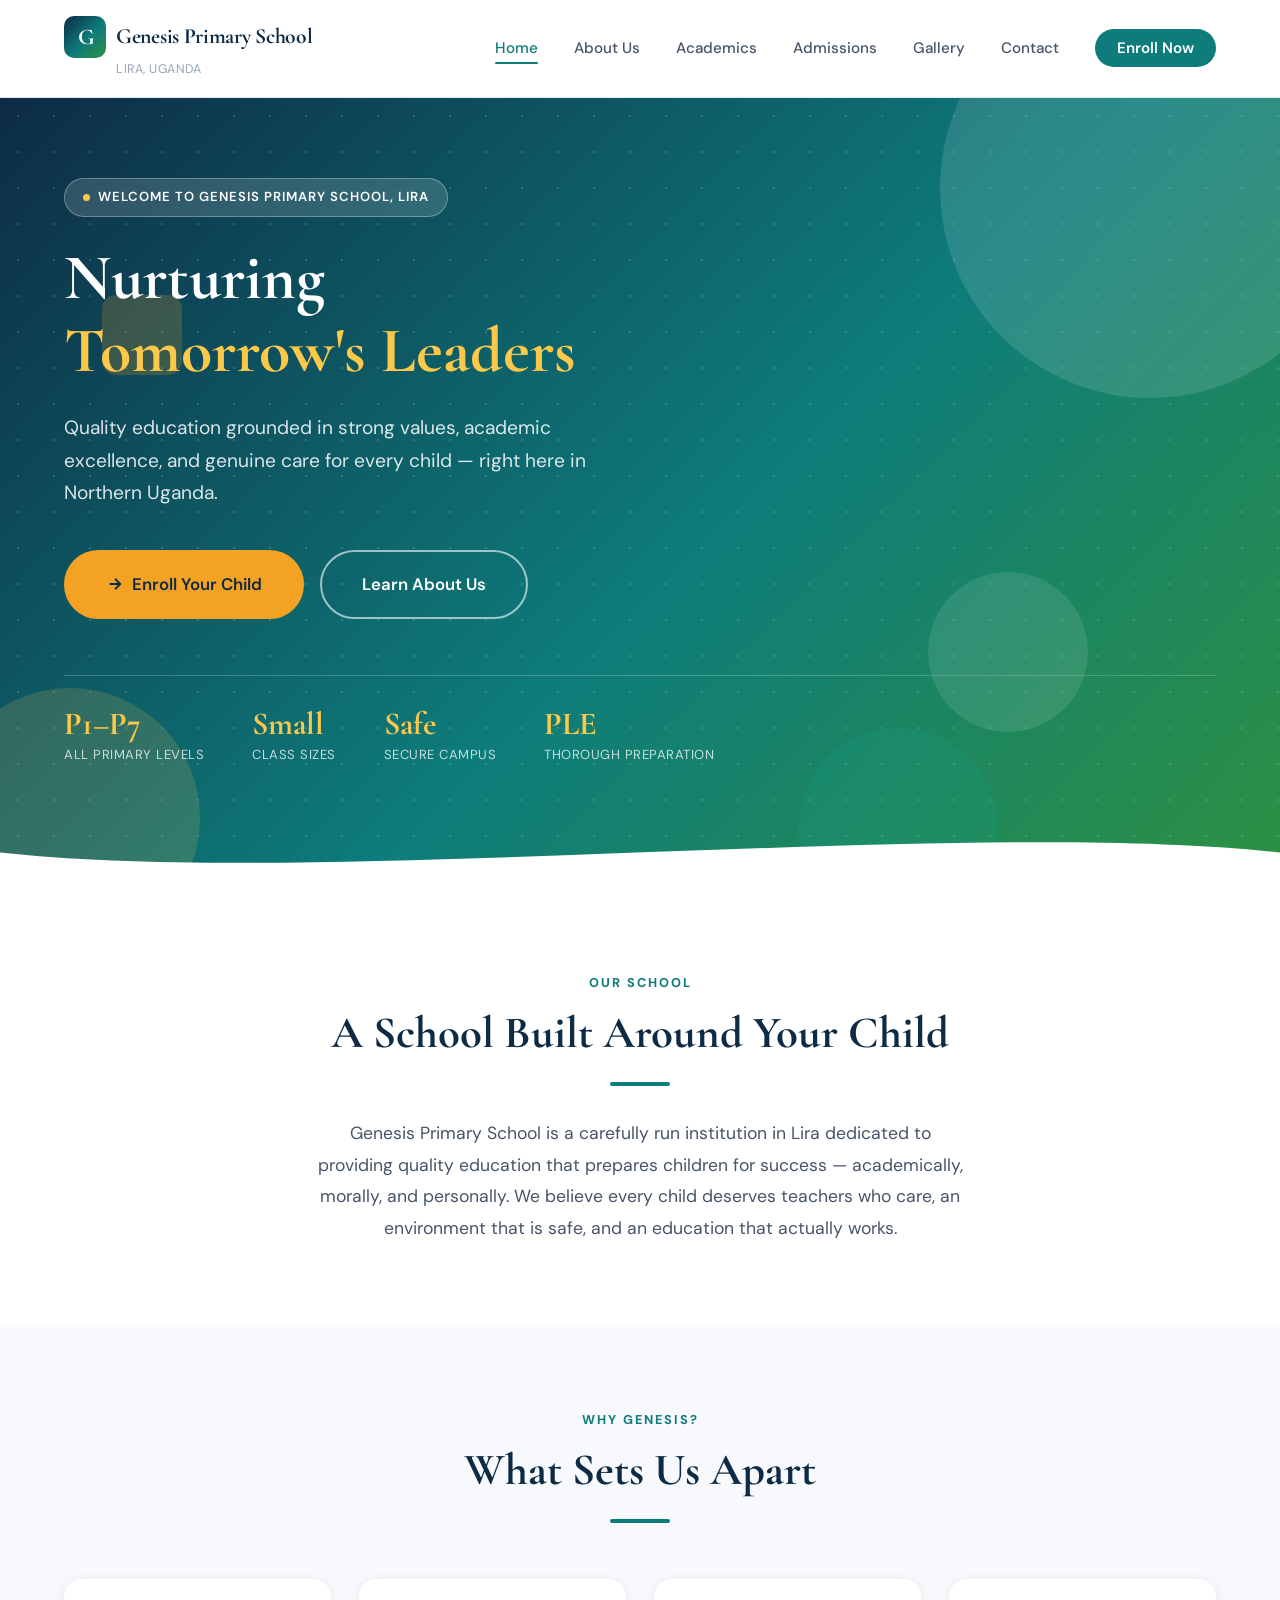
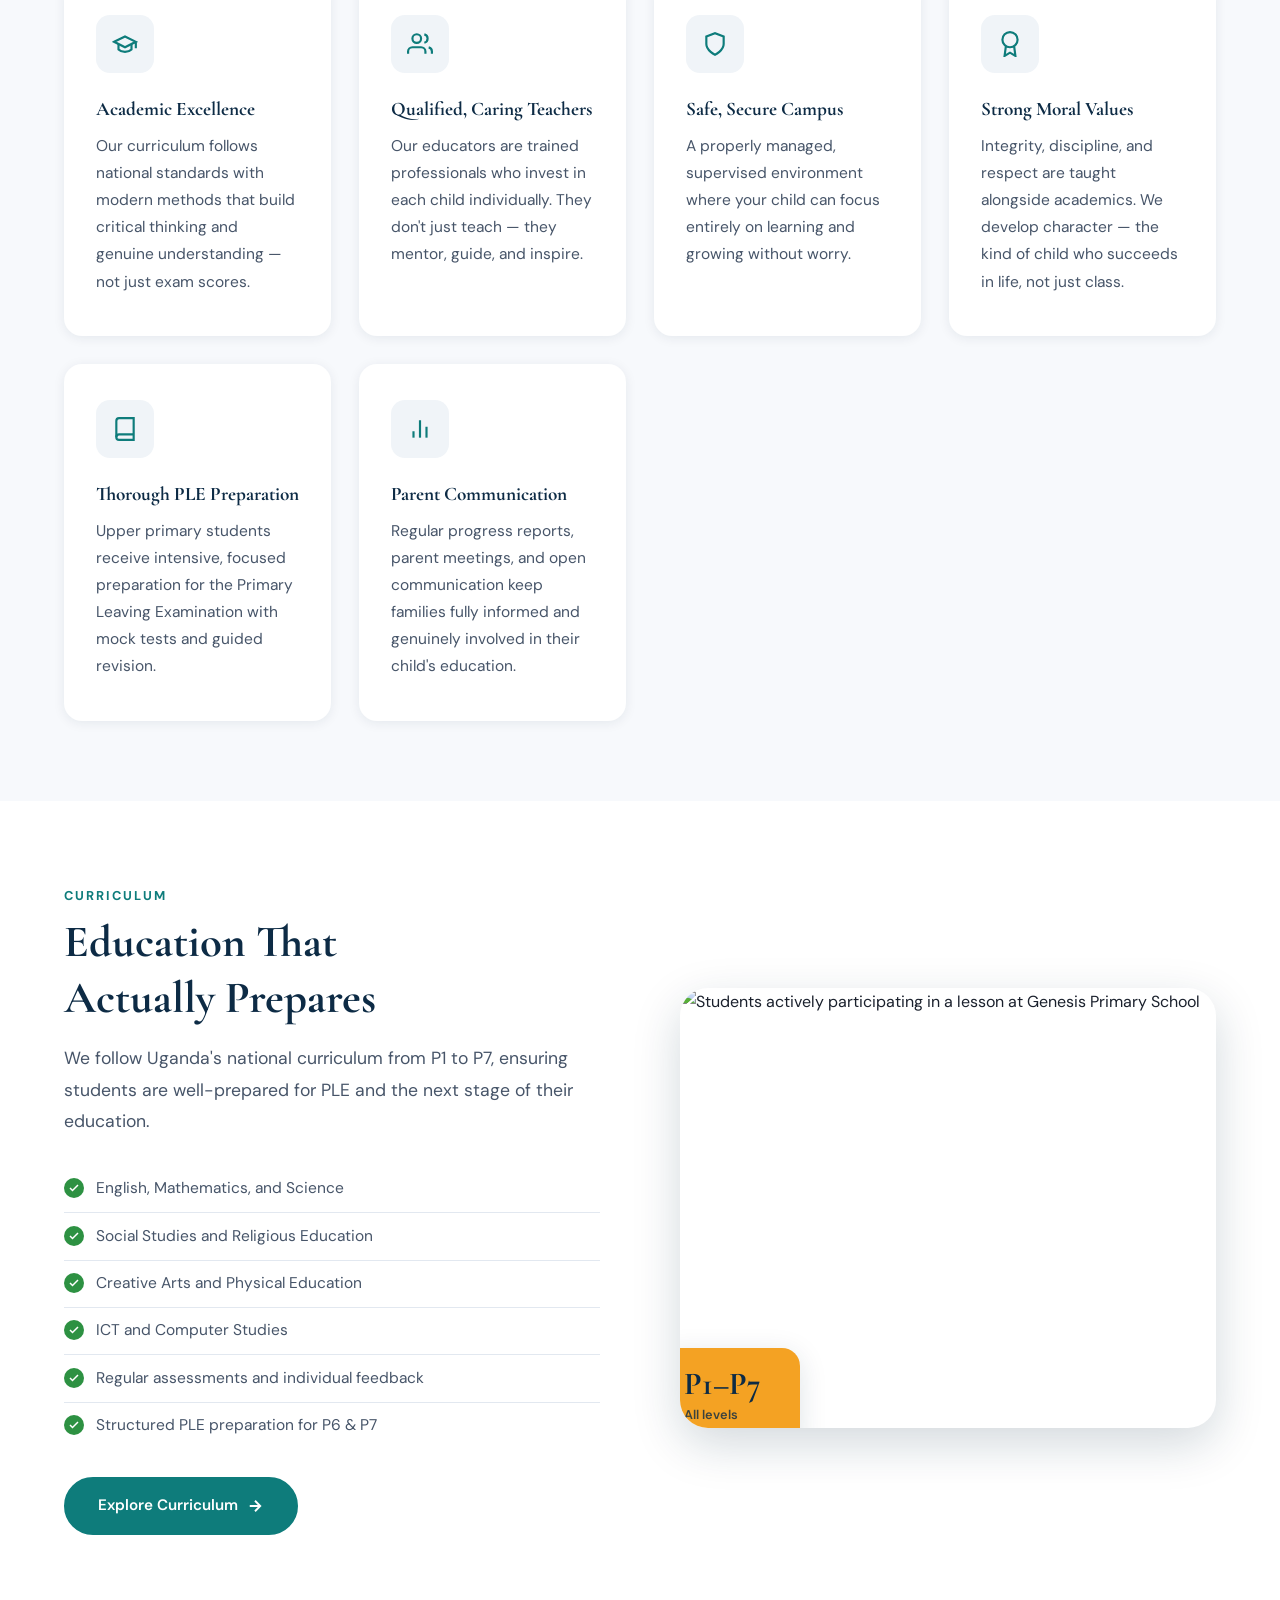
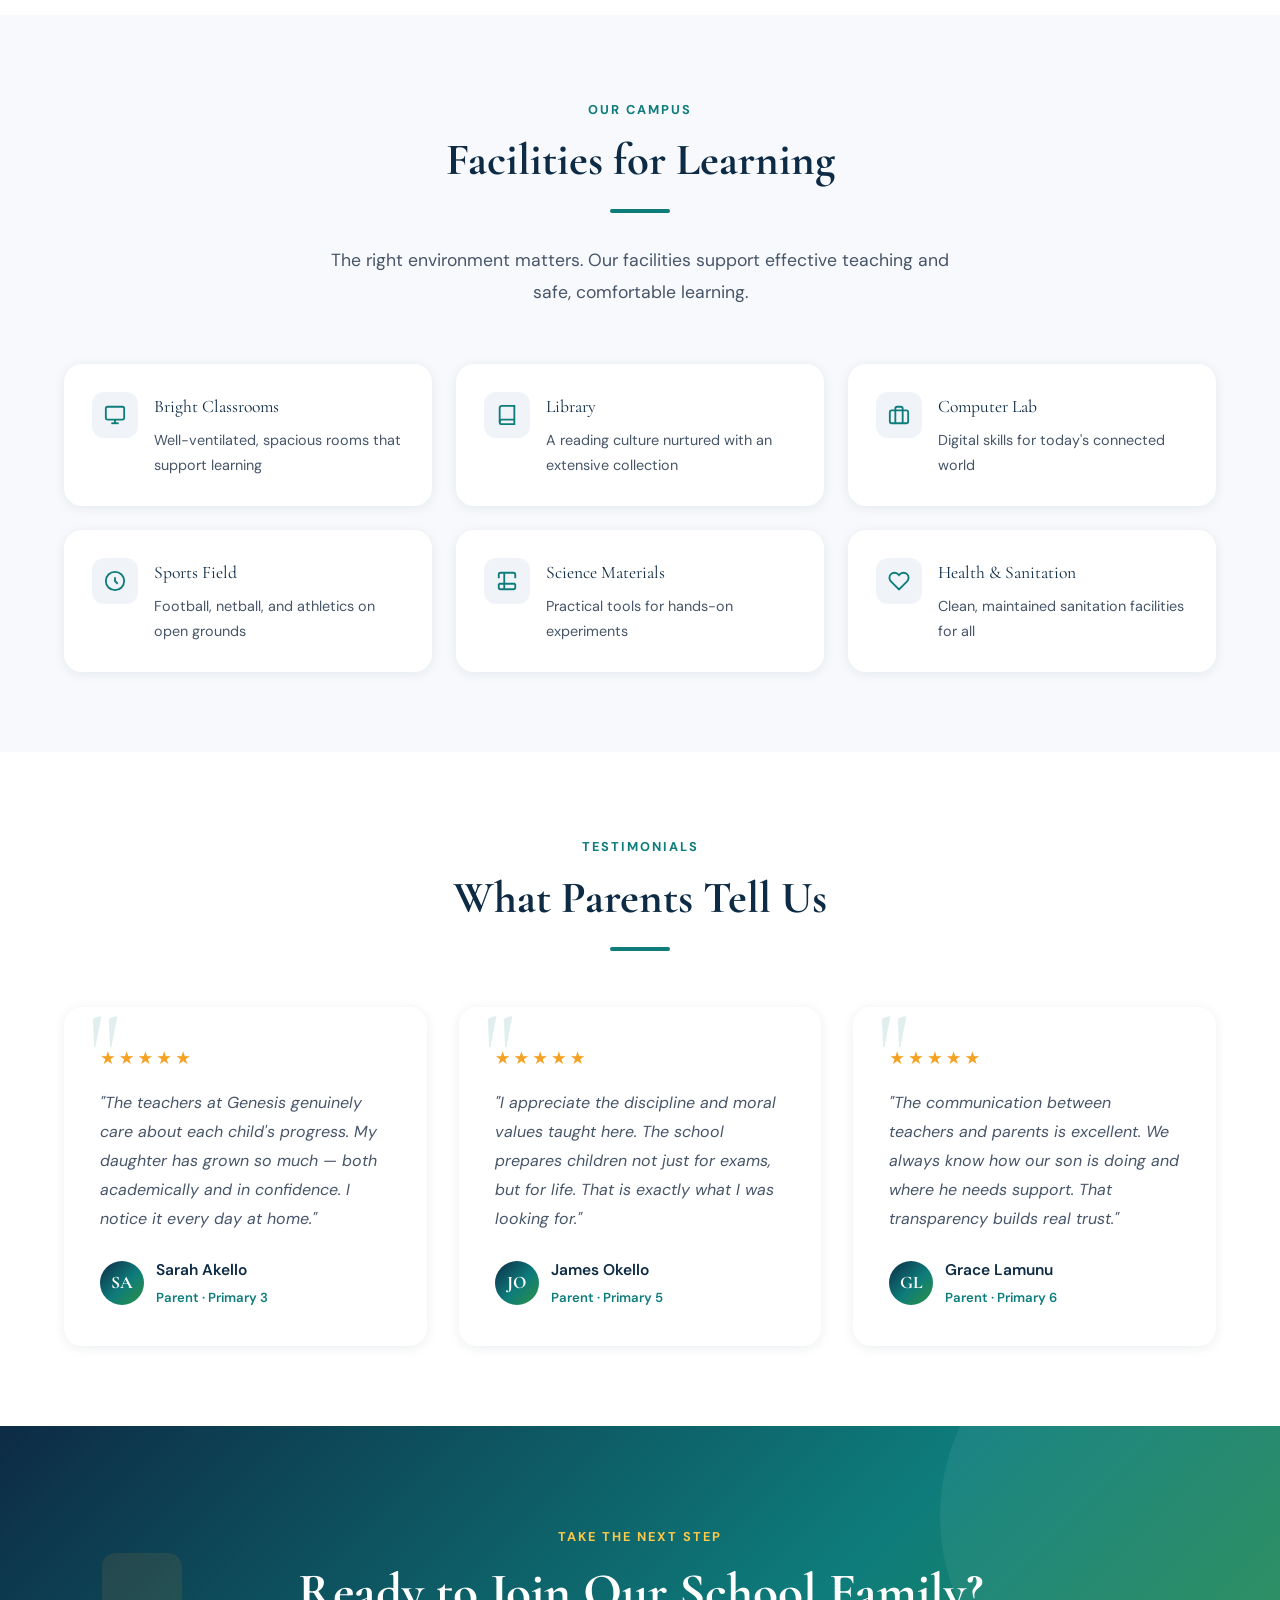
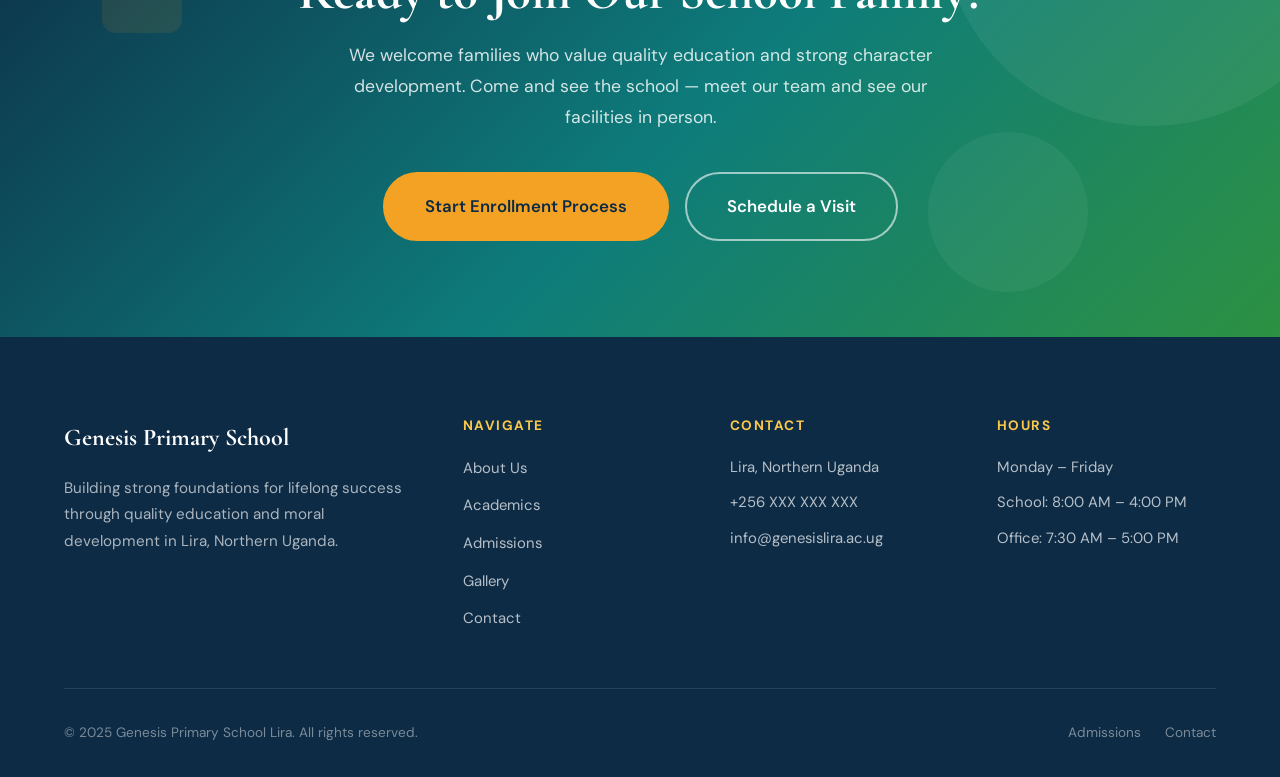
==== index.html @ eee66b1c "Genesis Website" ====
<!DOCTYPE html>
<html lang="en">
<head>
  <meta charset="UTF-8">
  <meta name="viewport" content="width=device-width, initial-scale=1.0">
  <meta name="description" content="Genesis Primary School Lira — Quality education with strong values in Northern Uganda. P1–P7, PLE preparation, safe environment.">
  <title>Genesis Primary School Lira | Nurturing Tomorrow's Leaders</title>
  <link rel="preconnect" href="https://fonts.googleapis.com">
  <link rel="preconnect" href="https://fonts.gstatic.com" crossorigin>
  <link href="https://fonts.googleapis.com/css2?family=Cormorant+Garamond:wght@500;600;700&family=DM+Sans:wght@300;400;500;600;700&display=swap" rel="stylesheet">
  <link rel="stylesheet" href="css/style.css">
</head>
<body>

<!-- ═══════════════════════════════════
     NAVBAR
═══════════════════════════════════ -->
<nav class="navbar" id="navbar">
  <div class="container">
    <div class="nav-wrapper">
      <a href="index.html" class="logo">
        <div class="logo-mark">
          <div class="logo-emblem"><span>G</span></div>
          <span class="logo-text">Genesis Primary School</span>
        </div>
        <span class="logo-location">Lira, Uganda</span>
      </a>
      <button class="nav-toggle" id="navToggle" aria-expanded="false" aria-label="Open navigation">
        <span></span><span></span><span></span>
      </button>
      <ul class="nav-menu" id="navMenu">
        <li><a href="index.html" class="active">Home</a></li>
        <li><a href="about.html">About Us</a></li>
        <li><a href="academics.html">Academics</a></li>
        <li><a href="admissions.html">Admissions</a></li>
        <li><a href="gallery.html">Gallery</a></li>
        <li><a href="contact.html">Contact</a></li>
        <li><a href="admissions.html" class="nav-cta">Enroll Now</a></li>
      </ul>
    </div>
  </div>
</nav>

<!-- ═══════════════════════════════════
     HERO — HOME (Navy → Teal → Green)
═══════════════════════════════════ -->
<section class="hero hero--home">
  <!-- Animated shapes -->
  <div class="hero-shapes">
    <div class="shape shape-1"></div>
    <div class="shape shape-2"></div>
    <div class="shape shape-3"></div>
    <div class="shape shape-4"></div>
    <div class="shape shape-5"></div>
  </div>
  <!-- Dot-grid overlay -->
  <div class="hero-grid"></div>

  <div class="hero-body">
    <div class="container">
      <div class="hero-badge">
        <span class="hero-badge-dot"></span>
        Welcome to Genesis Primary School, Lira
      </div>
      <h1 class="hero-title">
        Nurturing<br>
        <span class="accent-line">Tomorrow's Leaders</span>
      </h1>
      <p class="hero-subtitle">
        Quality education grounded in strong values, academic excellence,
        and genuine care for every child — right here in Northern Uganda.
      </p>
      <div class="hero-actions">
        <a href="admissions.html" class="btn btn-primary btn-lg">
          <svg viewBox="0 0 24 24" fill="none" stroke="currentColor" stroke-width="2.5"><path d="M5 12h14M12 5l7 7-7 7"/></svg>
          Enroll Your Child
        </a>
        <a href="about.html" class="btn btn-outline-white btn-lg">Learn About Us</a>
      </div>

      <!-- Stats bar -->
      <div class="hero-stats">
        <div class="hero-stat">
          <strong>P1–P7</strong>
          <span>All primary levels</span>
        </div>
        <div class="hero-stat">
          <strong>Small</strong>
          <span>Class sizes</span>
        </div>
        <div class="hero-stat">
          <strong>Safe</strong>
          <span>Secure campus</span>
        </div>
        <div class="hero-stat">
          <strong>PLE</strong>
          <span>Thorough preparation</span>
        </div>
      </div>
    </div>
  </div>

  <!-- Wave divider -->
  <div class="hero-wave">
    <svg viewBox="0 0 1440 80" xmlns="http://www.w3.org/2000/svg" preserveAspectRatio="none">
      <path d="M0,40 C360,80 1080,0 1440,40 L1440,80 L0,80 Z" fill="#ffffff"/>
    </svg>
  </div>
</section>


<!-- ═══════════════════════════════════
     INTRO / WELCOME
═══════════════════════════════════ -->
<section class="section">
  <div class="container">
    <div class="text-center reveal">
      <span class="section-label">Our School</span>
      <h2 class="section-title">A School Built Around Your Child</h2>
      <div class="divider"></div>
      <p class="section-desc section-desc--center mt-md">
        Genesis Primary School is a carefully run institution in Lira dedicated to providing
        quality education that prepares children for success — academically, morally, and personally.
        We believe every child deserves teachers who care, an environment that is safe, and an
        education that actually works.
      </p>
    </div>
  </div>
</section>


<!-- ═══════════════════════════════════
     WHY CHOOSE US — Feature Cards
═══════════════════════════════════ -->
<section class="section section-cream">
  <div class="container">
    <div class="section-head section-head--center reveal">
      <span class="section-label">Why Genesis?</span>
      <h2 class="section-title">What Sets Us Apart</h2>
      <div class="divider"></div>
    </div>

    <div class="features-grid">
      <div class="feature-card reveal reveal-delay-1">
        <div class="feature-icon">
          <svg width="26" height="26" viewBox="0 0 24 24" fill="none" stroke="currentColor" stroke-width="2"><path d="M22 10v6M2 10l10-5 10 5-10 5z"/><path d="M6 12v5c3 3 9 3 12 0v-5"/></svg>
        </div>
        <h3 class="feature-title">Academic Excellence</h3>
        <p class="feature-text">Our curriculum follows national standards with modern methods that build critical thinking and genuine understanding — not just exam scores.</p>
      </div>

      <div class="feature-card reveal reveal-delay-2">
        <div class="feature-icon">
          <svg width="26" height="26" viewBox="0 0 24 24" fill="none" stroke="currentColor" stroke-width="2"><path d="M17 21v-2a4 4 0 0 0-4-4H5a4 4 0 0 0-4 4v2"/><circle cx="9" cy="7" r="4"/><path d="M23 21v-2a4 4 0 0 0-3-3.87"/><path d="M16 3.13a4 4 0 0 1 0 7.75"/></svg>
        </div>
        <h3 class="feature-title">Qualified, Caring Teachers</h3>
        <p class="feature-text">Our educators are trained professionals who invest in each child individually. They don't just teach — they mentor, guide, and inspire.</p>
      </div>

      <div class="feature-card reveal reveal-delay-3">
        <div class="feature-icon">
          <svg width="26" height="26" viewBox="0 0 24 24" fill="none" stroke="currentColor" stroke-width="2"><path d="M12 22s8-4 8-10V5l-8-3-8 3v7c0 6 8 10 8 10z"/></svg>
        </div>
        <h3 class="feature-title">Safe, Secure Campus</h3>
        <p class="feature-text">A properly managed, supervised environment where your child can focus entirely on learning and growing without worry.</p>
      </div>

      <div class="feature-card reveal reveal-delay-1">
        <div class="feature-icon">
          <svg width="26" height="26" viewBox="0 0 24 24" fill="none" stroke="currentColor" stroke-width="2"><circle cx="12" cy="8" r="7"/><polyline points="8.21 13.89 7 23 12 20 17 23 15.79 13.88"/></svg>
        </div>
        <h3 class="feature-title">Strong Moral Values</h3>
        <p class="feature-text">Integrity, discipline, and respect are taught alongside academics. We develop character — the kind of child who succeeds in life, not just class.</p>
      </div>

      <div class="feature-card reveal reveal-delay-2">
        <div class="feature-icon">
          <svg width="26" height="26" viewBox="0 0 24 24" fill="none" stroke="currentColor" stroke-width="2"><path d="M4 19.5A2.5 2.5 0 0 1 6.5 17H20"/><path d="M6.5 2H20v20H6.5A2.5 2.5 0 0 1 4 19.5v-15A2.5 2.5 0 0 1 6.5 2z"/></svg>
        </div>
        <h3 class="feature-title">Thorough PLE Preparation</h3>
        <p class="feature-text">Upper primary students receive intensive, focused preparation for the Primary Leaving Examination with mock tests and guided revision.</p>
      </div>

      <div class="feature-card reveal reveal-delay-3">
        <div class="feature-icon">
          <svg width="26" height="26" viewBox="0 0 24 24" fill="none" stroke="currentColor" stroke-width="2"><path d="M18 20V10"/><path d="M12 20V4"/><path d="M6 20v-6"/></svg>
        </div>
        <h3 class="feature-title">Parent Communication</h3>
        <p class="feature-text">Regular progress reports, parent meetings, and open communication keep families fully informed and genuinely involved in their child's education.</p>
      </div>
    </div>
  </div>
</section>


<!-- ═══════════════════════════════════
     ACADEMICS SPLIT
═══════════════════════════════════ -->
<section class="section">
  <div class="container">
    <div class="split-section">
      <div class="split-content reveal">
        <span class="section-label">Curriculum</span>
        <h2 class="section-title">Education That<br>Actually Prepares</h2>
        <p class="text-large">We follow Uganda's national curriculum from P1 to P7, ensuring students are well-prepared for PLE and the next stage of their education.</p>
        <ul class="check-list">
          <li>English, Mathematics, and Science</li>
          <li>Social Studies and Religious Education</li>
          <li>Creative Arts and Physical Education</li>
          <li>ICT and Computer Studies</li>
          <li>Regular assessments and individual feedback</li>
          <li>Structured PLE preparation for P6 &amp; P7</li>
        </ul>
        <a href="academics.html" class="btn btn-teal">
          Explore Curriculum
          <svg viewBox="0 0 24 24" fill="none" stroke="currentColor" stroke-width="2.5"><path d="M5 12h14M12 5l7 7-7 7"/></svg>
        </a>
      </div>
      <div class="split-media reveal reveal-delay-2">
        <div class="media-frame">
          <img src="images/classroom.jpg" alt="Students actively participating in a lesson at Genesis Primary School">
          <div class="media-badge">
            <strong>P1–P7</strong>
            <span>All levels</span>
          </div>
        </div>
      </div>
    </div>
  </div>
</section>


<!-- ═══════════════════════════════════
     FACILITIES
═══════════════════════════════════ -->
<section class="section section-cream">
  <div class="container">
    <div class="section-head section-head--center reveal">
      <span class="section-label">Our Campus</span>
      <h2 class="section-title">Facilities for Learning</h2>
      <div class="divider"></div>
      <p class="section-desc section-desc--center mt-md">
        The right environment matters. Our facilities support effective teaching and safe, comfortable learning.
      </p>
    </div>

    <div class="facilities-grid reveal">
      <div class="facility-card">
        <div class="facility-icon">
          <svg width="22" height="22" viewBox="0 0 24 24" fill="none" stroke="currentColor" stroke-width="2"><rect x="2" y="3" width="20" height="14" rx="2"/><line x1="8" y1="21" x2="16" y2="21"/><line x1="12" y1="17" x2="12" y2="21"/></svg>
        </div>
        <div>
          <p class="facility-name">Bright Classrooms</p>
          <p class="facility-desc">Well-ventilated, spacious rooms that support learning</p>
        </div>
      </div>
      <div class="facility-card">
        <div class="facility-icon">
          <svg width="22" height="22" viewBox="0 0 24 24" fill="none" stroke="currentColor" stroke-width="2"><path d="M4 19.5A2.5 2.5 0 0 1 6.5 17H20"/><path d="M6.5 2H20v20H6.5A2.5 2.5 0 0 1 4 19.5v-15A2.5 2.5 0 0 1 6.5 2z"/></svg>
        </div>
        <div>
          <p class="facility-name">Library</p>
          <p class="facility-desc">A reading culture nurtured with an extensive collection</p>
        </div>
      </div>
      <div class="facility-card">
        <div class="facility-icon">
          <svg width="22" height="22" viewBox="0 0 24 24" fill="none" stroke="currentColor" stroke-width="2"><rect x="2" y="7" width="20" height="14" rx="2"/><path d="M16 21V5a2 2 0 0 0-2-2h-4a2 2 0 0 0-2 2v16"/></svg>
        </div>
        <div>
          <p class="facility-name">Computer Lab</p>
          <p class="facility-desc">Digital skills for today's connected world</p>
        </div>
      </div>
      <div class="facility-card">
        <div class="facility-icon">
          <svg width="22" height="22" viewBox="0 0 24 24" fill="none" stroke="currentColor" stroke-width="2"><circle cx="12" cy="12" r="10"/><path d="M12 8v4l3 3"/></svg>
        </div>
        <div>
          <p class="facility-name">Sports Field</p>
          <p class="facility-desc">Football, netball, and athletics on open grounds</p>
        </div>
      </div>
      <div class="facility-card">
        <div class="facility-icon">
          <svg width="22" height="22" viewBox="0 0 24 24" fill="none" stroke="currentColor" stroke-width="2"><path d="M9 3H5a2 2 0 0 0-2 2v4m6-6h10a2 2 0 0 1 2 2v4M9 3v18m0 0h10a2 2 0 0 0 2-2v-4M9 21H5a2 2 0 0 1-2-2v-4m0 0h18"/></svg>
        </div>
        <div>
          <p class="facility-name">Science Materials</p>
          <p class="facility-desc">Practical tools for hands-on experiments</p>
        </div>
      </div>
      <div class="facility-card">
        <div class="facility-icon">
          <svg width="22" height="22" viewBox="0 0 24 24" fill="none" stroke="currentColor" stroke-width="2"><path d="M20.84 4.61a5.5 5.5 0 0 0-7.78 0L12 5.67l-1.06-1.06a5.5 5.5 0 0 0-7.78 7.78l1.06 1.06L12 21.23l7.78-7.78 1.06-1.06a5.5 5.5 0 0 0 0-7.78z"/></svg>
        </div>
        <div>
          <p class="facility-name">Health &amp; Sanitation</p>
          <p class="facility-desc">Clean, maintained sanitation facilities for all</p>
        </div>
      </div>
    </div>
  </div>
</section>


<!-- ═══════════════════════════════════
     TESTIMONIALS
═══════════════════════════════════ -->
<section class="section">
  <div class="container">
    <div class="section-head section-head--center reveal">
      <span class="section-label">Testimonials</span>
      <h2 class="section-title">What Parents Tell Us</h2>
      <div class="divider"></div>
    </div>

    <div class="testimonials-grid">
      <div class="testimonial-card reveal reveal-delay-1">
        <div class="stars">
          <span>★</span><span>★</span><span>★</span><span>★</span><span>★</span>
        </div>
        <p class="testimonial-text">
          "The teachers at Genesis genuinely care about each child's progress. My daughter has grown
          so much — both academically and in confidence. I notice it every day at home."
        </p>
        <div class="testimonial-author">
          <div class="author-avatar">SA</div>
          <div>
            <p class="author-name">Sarah Akello</p>
            <p class="author-role">Parent · Primary 3</p>
          </div>
        </div>
      </div>

      <div class="testimonial-card reveal reveal-delay-2">
        <div class="stars">
          <span>★</span><span>★</span><span>★</span><span>★</span><span>★</span>
        </div>
        <p class="testimonial-text">
          "I appreciate the discipline and moral values taught here. The school prepares children
          not just for exams, but for life. That is exactly what I was looking for."
        </p>
        <div class="testimonial-author">
          <div class="author-avatar">JO</div>
          <div>
            <p class="author-name">James Okello</p>
            <p class="author-role">Parent · Primary 5</p>
          </div>
        </div>
      </div>

      <div class="testimonial-card reveal reveal-delay-3">
        <div class="stars">
          <span>★</span><span>★</span><span>★</span><span>★</span><span>★</span>
        </div>
        <p class="testimonial-text">
          "The communication between teachers and parents is excellent. We always know how our
          son is doing and where he needs support. That transparency builds real trust."
        </p>
        <div class="testimonial-author">
          <div class="author-avatar">GL</div>
          <div>
            <p class="author-name">Grace Lamunu</p>
            <p class="author-role">Parent · Primary 6</p>
          </div>
        </div>
      </div>
    </div>
  </div>
</section>


<!-- ═══════════════════════════════════
     CTA
═══════════════════════════════════ -->
<section class="cta-section">
  <div class="hero-shapes">
    <div class="shape shape-1"></div>
    <div class="shape shape-3"></div>
    <div class="shape shape-4"></div>
  </div>
  <div class="container">
    <div class="cta-inner reveal">
      <span class="section-label section-label--light">Take the Next Step</span>
      <h2 class="cta-title">Ready to Join Our School Family?</h2>
      <p class="cta-desc">
        We welcome families who value quality education and strong character development.
        Come and see the school — meet our team and see our facilities in person.
      </p>
      <div class="cta-buttons">
        <a href="admissions.html" class="btn btn-primary btn-lg">Start Enrollment Process</a>
        <a href="contact.html" class="btn btn-outline-white btn-lg">Schedule a Visit</a>
      </div>
    </div>
  </div>
</section>


<!-- ═══════════════════════════════════
     FOOTER
═══════════════════════════════════ -->
<footer class="footer">
  <div class="container">
    <div class="footer-top">
      <div class="footer-brand">
        <span class="footer-logo-text">Genesis Primary School</span>
        <p>
          Building strong foundations for lifelong success through quality education
          and moral development in Lira, Northern Uganda.
        </p>
      </div>
      <div>
        <h4 class="footer-heading">Navigate</h4>
        <ul class="footer-links">
          <li><a href="about.html">About Us</a></li>
          <li><a href="academics.html">Academics</a></li>
          <li><a href="admissions.html">Admissions</a></li>
          <li><a href="gallery.html">Gallery</a></li>
          <li><a href="contact.html">Contact</a></li>
        </ul>
      </div>
      <div>
        <h4 class="footer-heading">Contact</h4>
        <ul class="footer-contact-list">
          <li>Lira, Northern Uganda</li>
          <li>+256 XXX XXX XXX</li>
          <li>info@genesislira.ac.ug</li>
        </ul>
      </div>
      <div>
        <h4 class="footer-heading">Hours</h4>
        <ul class="footer-contact-list">
          <li>Monday – Friday</li>
          <li>School: 8:00 AM – 4:00 PM</li>
          <li>Office: 7:30 AM – 5:00 PM</li>
        </ul>
      </div>
    </div>
    <div class="footer-bottom">
      <p>&copy; 2025 Genesis Primary School Lira. All rights reserved.</p>
      <div class="footer-bottom-links">
        <a href="admissions.html">Admissions</a>
        <a href="contact.html">Contact</a>
      </div>
    </div>
  </div>
</footer>

<script src="js/main.js"></script>
</body>
</html>
---- css/style.css ----
/* ============================================================
   GENESIS PRIMARY SCHOOL — FULL STYLES
   Design: Warm-professional, East African soul, modern 2025
   ============================================================ */

/* === ROOT TOKENS === */
:root {
  /* Primary Palette */
  --navy:          #0d2b45;
  --navy-mid:      #1a4060;
  --teal:          #0e7c7b;
  --teal-light:    #12a89e;
  --green:         #2d9142;
  --green-light:   #3ab55a;

  /* Accent / Warmth */
  --gold:          #f4a223;
  --gold-light:    #fbc84a;
  --terracotta:    #c75b38;
  --amber:         #e07b2a;

  /* Hero gradients — each page gets its own */
  --hero-home:     linear-gradient(135deg, #0d2b45 0%, #0e7c7b 55%, #2d9142 100%);
  --hero-about:    linear-gradient(135deg, #1a1a5c 0%, #c75b38 70%, #f4a223 100%);
  --hero-academics:linear-gradient(135deg, #063a2e 0%, #0e7c7b 60%, #2d9142 100%);
  --hero-admissions:linear-gradient(135deg, #2d1654 0%, #0d2b45 55%, #0e7c7b 100%);
  --hero-gallery:  linear-gradient(135deg, #3a1a00 0%, #c75b38 60%, #f4a223 100%);
  --hero-contact:  linear-gradient(135deg, #0d2b45 0%, #1a4060 50%, #0e7c7b 100%);

  /* Neutrals */
  --white:         #ffffff;
  --off-white:     #f7f9fc;
  --gray-100:      #f0f4f8;
  --gray-200:      #e2e8f0;
  --gray-400:      #94a3b8;
  --gray-600:      #475569;
  --gray-900:      #1a202c;

  /* Typography */
  --font-display:  'Cormorant Garamond', Georgia, serif;
  --font-body:     'DM Sans', system-ui, sans-serif;

  /* Spacing */
  --radius:        10px;
  --radius-lg:     18px;
  --radius-xl:     28px;

  /* Shadows */
  --shadow-sm:     0 2px 12px rgba(13,43,69,.08);
  --shadow-md:     0 6px 28px rgba(13,43,69,.13);
  --shadow-lg:     0 16px 48px rgba(13,43,69,.18);

  --transition:    all .35s cubic-bezier(.4,0,.2,1);
}

/* === RESET === */
*, *::before, *::after { box-sizing: border-box; margin: 0; padding: 0; }
html { scroll-behavior: smooth; font-size: 16px; }
body {
  font-family: var(--font-body);
  color: var(--gray-900);
  background: var(--white);
  line-height: 1.75;
  -webkit-font-smoothing: antialiased;
}
a { text-decoration: none; transition: var(--transition); }
img { max-width: 100%; display: block; }
ul { list-style: none; }
h1,h2,h3,h4 { font-family: var(--font-display); line-height: 1.25; color: var(--navy); }
p { margin-bottom: 1rem; }

/* === CONTAINER === */
.container { max-width: 1200px; margin: 0 auto; padding: 0 24px; }

/* ============================================================
   NAVIGATION
   ============================================================ */
.navbar {
  position: sticky;
  top: 0;
  z-index: 900;
  background: rgba(255,255,255,.97);
  backdrop-filter: blur(12px);
  border-bottom: 1px solid var(--gray-200);
  transition: var(--transition);
}
.navbar.scrolled { box-shadow: var(--shadow-md); }

.nav-wrapper {
  display: flex;
  align-items: center;
  justify-content: space-between;
  padding: 1rem 0;
}

/* Logo */
.logo { display: flex; flex-direction: column; gap: 1px; }
.logo-mark {
  display: flex;
  align-items: center;
  gap: 10px;
}
.logo-emblem {
  width: 42px; height: 42px;
  background: var(--hero-home);
  border-radius: 10px;
  display: flex; align-items: center; justify-content: center;
  flex-shrink: 0;
}
.logo-emblem span {
  font-family: var(--font-display);
  font-size: 1.4rem;
  font-weight: 700;
  color: var(--white);
  letter-spacing: -1px;
}
.logo-text {
  font-family: var(--font-display);
  font-size: 1.35rem;
  font-weight: 700;
  color: var(--navy);
  letter-spacing: -.3px;
}
.logo-location {
  font-size: .78rem;
  color: var(--gray-400);
  padding-left: 52px;
  letter-spacing: .5px;
  text-transform: uppercase;
}

/* Nav menu */
.nav-menu {
  display: flex;
  gap: 2.25rem;
  align-items: center;
}
.nav-menu a {
  font-size: .95rem;
  font-weight: 500;
  color: var(--gray-600);
  position: relative;
  padding: 4px 0;
}
.nav-menu a::after {
  content: '';
  position: absolute;
  bottom: -2px; left: 0;
  width: 0; height: 2px;
  background: var(--teal);
  border-radius: 2px;
  transition: var(--transition);
}
.nav-menu a:hover,
.nav-menu a.active { color: var(--teal); }
.nav-menu a:hover::after,
.nav-menu a.active::after { width: 100%; }

/* Enroll CTA in nav */
.nav-cta {
  background: var(--teal);
  color: var(--white) !important;
  padding: 9px 22px !important;
  border-radius: 50px;
  font-weight: 600 !important;
}
.nav-cta:hover { background: var(--teal-light) !important; color: var(--white) !important; }
.nav-cta::after { display: none !important; }

.nav-toggle {
  display: none;
  flex-direction: column;
  gap: 5px;
  background: none;
  border: none;
  cursor: pointer;
  padding: 8px;
}
.nav-toggle span {
  display: block;
  width: 24px; height: 2.5px;
  background: var(--navy);
  border-radius: 2px;
  transition: var(--transition);
}


/* ============================================================
   HERO — ANIMATED, UNIQUE PER PAGE
   ============================================================ */
.hero {
  position: relative;
  overflow: hidden;
  display: flex;
  align-items: center;
  min-height: 620px;
  color: var(--white);
}

/* Each page hero */
.hero--home       { background: var(--hero-home); }
.hero--about      { background: var(--hero-about); }
.hero--academics  { background: var(--hero-academics); }
.hero--admissions { background: var(--hero-admissions); }
.hero--gallery    { background: var(--hero-gallery); }
.hero--contact    { background: var(--hero-contact); }

/* Animated floating shapes */
.hero-shapes { position: absolute; inset: 0; pointer-events: none; overflow: hidden; }

.shape {
  position: absolute;
  border-radius: 50%;
  opacity: .12;
  animation: floatShape 8s ease-in-out infinite;
}
.shape-1 {
  width: 420px; height: 420px;
  background: var(--white);
  top: -120px; right: -80px;
  animation-duration: 9s;
}
.shape-2 {
  width: 260px; height: 260px;
  background: var(--gold-light);
  bottom: -60px; left: -60px;
  animation-duration: 11s;
  animation-delay: -3s;
  opacity: .15;
}
.shape-3 {
  width: 160px; height: 160px;
  background: var(--white);
  top: 60%; right: 15%;
  animation-duration: 7s;
  animation-delay: -5s;
  opacity: .1;
}
.shape-4 {
  width: 80px; height: 80px;
  background: var(--gold);
  top: 25%; left: 8%;
  animation-duration: 6s;
  animation-delay: -1s;
  opacity: .2;
  border-radius: 14px;
}
.shape-5 {
  width: 200px; height: 200px;
  background: var(--teal-light);
  bottom: -40px; right: 22%;
  animation-duration: 10s;
  animation-delay: -7s;
  opacity: .13;
}

@keyframes floatShape {
  0%,100% { transform: translateY(0) rotate(0deg) scale(1); }
  33%      { transform: translateY(-24px) rotate(5deg) scale(1.04); }
  66%      { transform: translateY(12px) rotate(-3deg) scale(.97); }
}

/* Animated dot-grid overlay */
.hero-grid {
  position: absolute; inset: 0;
  background-image: radial-gradient(circle, rgba(255,255,255,.15) 1px, transparent 1px);
  background-size: 36px 36px;
  animation: gridDrift 20s linear infinite;
}
@keyframes gridDrift {
  0%   { background-position: 0 0; }
  100% { background-position: 72px 72px; }
}

/* Wave at the bottom */
.hero-wave {
  position: absolute;
  bottom: -1px; left: 0;
  width: 100%; overflow: hidden;
  line-height: 0;
}
.hero-wave svg { display: block; width: 100%; }

/* Hero content */
.hero-body {
  position: relative;
  z-index: 2;
  width: 100%;
  padding: 80px 0 120px;
}
.hero-badge {
  display: inline-flex;
  align-items: center;
  gap: 8px;
  background: rgba(255,255,255,.15);
  border: 1px solid rgba(255,255,255,.3);
  backdrop-filter: blur(8px);
  color: var(--white);
  font-size: .82rem;
  font-weight: 600;
  letter-spacing: 1px;
  text-transform: uppercase;
  padding: 7px 18px;
  border-radius: 50px;
  margin-bottom: 1.5rem;
  opacity: 0;
  animation: heroReveal .7s ease .1s forwards;
}
.hero-badge-dot {
  width: 7px; height: 7px;
  background: var(--gold-light);
  border-radius: 50%;
  animation: pulse 2s infinite;
}
@keyframes pulse {
  0%,100% { transform: scale(1); opacity: 1; }
  50%      { transform: scale(1.5); opacity: .6; }
}

.hero-title {
  font-family: var(--font-display);
  font-size: clamp(2.6rem, 5vw, 4.2rem);
  font-weight: 700;
  color: var(--white);
  line-height: 1.15;
  max-width: 720px;
  opacity: 0;
  animation: heroReveal .8s ease .25s forwards;
}
.hero-title .accent-line {
  display: block;
  color: var(--gold-light);
}

.hero-subtitle {
  font-size: clamp(1rem, 2vw, 1.2rem);
  color: rgba(255,255,255,.85);
  max-width: 560px;
  margin: 1.5rem 0 2.5rem;
  line-height: 1.7;
  opacity: 0;
  animation: heroReveal .8s ease .45s forwards;
}

.hero-actions {
  display: flex;
  gap: 1rem;
  flex-wrap: wrap;
  opacity: 0;
  animation: heroReveal .8s ease .65s forwards;
}

/* Hero stats row */
.hero-stats {
  display: flex;
  gap: 3rem;
  margin-top: 3.5rem;
  padding-top: 2rem;
  border-top: 1px solid rgba(255,255,255,.2);
  opacity: 0;
  animation: heroReveal .8s ease .85s forwards;
}
.hero-stat strong {
  display: block;
  font-family: var(--font-display);
  font-size: 2rem;
  color: var(--gold-light);
  line-height: 1;
}
.hero-stat span {
  font-size: .82rem;
  color: rgba(255,255,255,.75);
  letter-spacing: .5px;
  text-transform: uppercase;
}

/* Floating image card in hero */
.hero-image-card {
  position: absolute;
  right: 5%;
  top: 50%;
  transform: translateY(-50%);
  width: 340px;
  border-radius: var(--radius-xl);
  overflow: hidden;
  box-shadow: 0 32px 80px rgba(0,0,0,.35);
  opacity: 0;
  animation: heroReveal .9s ease .5s forwards;
}
.hero-image-card img {
  width: 100%; height: 400px;
  object-fit: cover;
}
.hero-image-card-caption {
  background: rgba(255,255,255,.12);
  backdrop-filter: blur(10px);
  padding: 14px 18px;
  border-top: 1px solid rgba(255,255,255,.15);
}
.hero-image-card-caption p {
  font-size: .85rem;
  color: var(--white);
  margin: 0;
  font-weight: 500;
}

@keyframes heroReveal {
  from { opacity: 0; transform: translateY(28px); }
  to   { opacity: 1; transform: translateY(0); }
}


/* ============================================================
   BUTTONS
   ============================================================ */
.btn {
  display: inline-flex;
  align-items: center;
  gap: 8px;
  padding: .85rem 2rem;
  font-family: var(--font-body);
  font-size: .95rem;
  font-weight: 600;
  border-radius: 50px;
  border: 2px solid transparent;
  cursor: pointer;
  transition: var(--transition);
  white-space: nowrap;
}
.btn svg { width: 18px; height: 18px; flex-shrink: 0; }

.btn-primary {
  background: var(--gold);
  color: var(--navy);
  border-color: var(--gold);
}
.btn-primary:hover {
  background: var(--gold-light);
  border-color: var(--gold-light);
  transform: translateY(-3px);
  box-shadow: 0 12px 30px rgba(244,162,35,.35);
}

.btn-white {
  background: var(--white);
  color: var(--navy);
  border-color: var(--white);
}
.btn-white:hover {
  background: transparent;
  color: var(--white);
  transform: translateY(-3px);
}

.btn-outline-white {
  background: transparent;
  color: var(--white);
  border-color: rgba(255,255,255,.6);
}
.btn-outline-white:hover {
  background: var(--white);
  color: var(--navy);
  transform: translateY(-3px);
}

.btn-teal {
  background: var(--teal);
  color: var(--white);
  border-color: var(--teal);
}
.btn-teal:hover {
  background: var(--teal-light);
  border-color: var(--teal-light);
  transform: translateY(-3px);
  box-shadow: 0 12px 30px rgba(14,124,123,.3);
}

.btn-outline-navy {
  background: transparent;
  color: var(--navy);
  border-color: var(--navy);
}
.btn-outline-navy:hover {
  background: var(--navy);
  color: var(--white);
  transform: translateY(-3px);
}

.btn-lg { padding: 1.1rem 2.5rem; font-size: 1.05rem; }
.btn-full { width: 100%; justify-content: center; }


/* ============================================================
   SECTION SCAFFOLDING
   ============================================================ */
.section { padding: 5rem 0; }
.section-sm { padding: 3rem 0; }
.section-cream  { background: var(--off-white); }
.section-navy   { background: var(--navy); }
.section-teal   { background: var(--teal); }
.section-gold   { background: var(--gold); }

.section-label {
  display: inline-block;
  font-size: .8rem;
  font-weight: 700;
  letter-spacing: 2px;
  text-transform: uppercase;
  color: var(--teal);
  margin-bottom: .75rem;
}
.section-label--light { color: var(--gold-light); }

.section-title {
  font-family: var(--font-display);
  font-size: clamp(1.9rem, 3.5vw, 2.8rem);
  color: var(--navy);
  margin-bottom: 1rem;
}
.section-title--white { color: var(--white); }
.section-title--center { text-align: center; }

.section-desc {
  font-size: 1.1rem;
  color: var(--gray-600);
  max-width: 650px;
  line-height: 1.8;
}
.section-desc--center { margin: 0 auto; text-align: center; }
.section-desc--white { color: rgba(255,255,255,.8); }

.section-head { margin-bottom: 3.5rem; }
.section-head--center { text-align: center; }


/* ============================================================
   CARDS — GENERAL
   ============================================================ */
.card {
  background: var(--white);
  border-radius: var(--radius-lg);
  box-shadow: var(--shadow-sm);
  transition: var(--transition);
  overflow: hidden;
}
.card:hover {
  transform: translateY(-6px);
  box-shadow: var(--shadow-lg);
}
.card-body { padding: 2rem; }


/* ============================================================
   HOME — WHY CHOOSE US
   ============================================================ */
.features-grid {
  display: grid;
  grid-template-columns: repeat(auto-fit, minmax(260px, 1fr));
  gap: 1.75rem;
}
.feature-card {
  background: var(--white);
  border-radius: var(--radius-lg);
  padding: 2.25rem 2rem;
  box-shadow: var(--shadow-sm);
  border-bottom: 4px solid transparent;
  transition: var(--transition);
  position: relative;
  overflow: hidden;
}
.feature-card::before {
  content: '';
  position: absolute;
  top: 0; left: 0; right: 0;
  height: 4px;
  background: var(--hero-home);
  transform: scaleX(0);
  transition: var(--transition);
  transform-origin: left;
}
.feature-card:hover::before { transform: scaleX(1); }
.feature-card:hover {
  transform: translateY(-6px);
  box-shadow: var(--shadow-lg);
}
.feature-icon {
  width: 58px; height: 58px;
  border-radius: 14px;
  background: var(--gray-100);
  display: flex; align-items: center; justify-content: center;
  margin-bottom: 1.5rem;
  color: var(--teal);
  transition: var(--transition);
}
.feature-card:hover .feature-icon {
  background: var(--teal);
  color: var(--white);
}
.feature-title {
  font-size: 1.2rem;
  color: var(--navy);
  margin-bottom: .75rem;
}
.feature-text { color: var(--gray-600); font-size: .97rem; margin: 0; }


/* ============================================================
   HOME — ACADEMICS SPLIT
   ============================================================ */
.split-section {
  display: grid;
  grid-template-columns: 1fr 1fr;
  gap: 5rem;
  align-items: center;
}
.split-section--reverse .split-media { order: -1; }

.split-content { }
.split-content .section-label { margin-bottom: .5rem; }

.check-list { margin: 1.75rem 0; }
.check-list li {
  display: flex;
  align-items: flex-start;
  gap: 12px;
  padding: .6rem 0;
  color: var(--gray-600);
  border-bottom: 1px solid var(--gray-200);
  font-size: .97rem;
}
.check-list li:last-child { border-bottom: none; }
.check-list li::before {
  content: '';
  display: inline-block;
  width: 20px; height: 20px;
  background: var(--green);
  border-radius: 50%;
  flex-shrink: 0;
  margin-top: 3px;
  background-image: url("data:image/svg+xml,%3Csvg xmlns='http://www.w3.org/2000/svg' viewBox='0 0 24 24' fill='none' stroke='white' stroke-width='3'%3E%3Cpolyline points='20 6 9 17 4 12'/%3E%3C/svg%3E");
  background-size: 12px;
  background-position: center;
  background-repeat: no-repeat;
}

.split-media { position: relative; }
.media-frame {
  border-radius: var(--radius-xl);
  overflow: hidden;
  box-shadow: var(--shadow-lg);
  position: relative;
}
.media-frame img {
  width: 100%; height: 440px;
  object-fit: cover;
  display: block;
}
/* Floating accent badge on image */
.media-badge {
  position: absolute;
  bottom: -20px; left: -20px;
  background: var(--gold);
  color: var(--navy);
  border-radius: var(--radius-lg);
  padding: 1.25rem 1.5rem;
  box-shadow: var(--shadow-md);
  min-width: 140px;
}
.media-badge strong {
  display: block;
  font-family: var(--font-display);
  font-size: 2rem;
  line-height: 1;
}
.media-badge span {
  font-size: .8rem;
  font-weight: 600;
  color: var(--navy);
  opacity: .8;
}


/* ============================================================
   HOME — FACILITIES
   ============================================================ */
.facilities-grid {
  display: grid;
  grid-template-columns: repeat(3, 1fr);
  gap: 1.5rem;
}
.facility-card {
  background: var(--white);
  border-radius: var(--radius-lg);
  padding: 1.75rem;
  box-shadow: var(--shadow-sm);
  display: flex;
  align-items: flex-start;
  gap: 1rem;
  transition: var(--transition);
}
.facility-card:hover {
  transform: translateY(-4px);
  box-shadow: var(--shadow-md);
  background: var(--navy);
  color: var(--white);
}
.facility-card:hover .facility-name { color: var(--white); }
.facility-card:hover .facility-desc { color: rgba(255,255,255,.75); }
.facility-card:hover .facility-icon { background: rgba(255,255,255,.12); color: var(--gold-light); }

.facility-icon {
  width: 46px; height: 46px;
  border-radius: 12px;
  background: var(--gray-100);
  color: var(--teal);
  display: flex; align-items: center; justify-content: center;
  flex-shrink: 0;
  transition: var(--transition);
}
.facility-name {
  font-family: var(--font-display);
  font-size: 1.1rem;
  color: var(--navy);
  margin-bottom: .3rem;
  transition: var(--transition);
}
.facility-desc {
  font-size: .9rem;
  color: var(--gray-600);
  margin: 0;
  transition: var(--transition);
}


/* ============================================================
   HOME — TESTIMONIALS
   ============================================================ */
.testimonials-grid {
  display: grid;
  grid-template-columns: repeat(auto-fit, minmax(300px, 1fr));
  gap: 2rem;
}
.testimonial-card {
  background: var(--white);
  border-radius: var(--radius-lg);
  padding: 2.25rem;
  box-shadow: var(--shadow-sm);
  position: relative;
  transition: var(--transition);
}
.testimonial-card:hover {
  transform: translateY(-5px);
  box-shadow: var(--shadow-md);
}
.testimonial-card::before {
  content: '"';
  position: absolute;
  top: -10px; left: 24px;
  font-family: var(--font-display);
  font-size: 7rem;
  color: var(--teal);
  opacity: .12;
  line-height: 1;
  pointer-events: none;
}
.stars {
  display: flex;
  gap: 3px;
  margin-bottom: 1rem;
}
.stars span {
  color: var(--gold);
  font-size: 1.1rem;
}
.testimonial-text {
  color: var(--gray-600);
  font-style: italic;
  line-height: 1.8;
  margin-bottom: 1.5rem;
}
.testimonial-author {
  display: flex;
  align-items: center;
  gap: 12px;
}
.author-avatar {
  width: 44px; height: 44px;
  border-radius: 50%;
  background: var(--hero-home);
  display: flex; align-items: center; justify-content: center;
  color: var(--white);
  font-family: var(--font-display);
  font-size: 1.1rem;
  font-weight: 700;
  flex-shrink: 0;
}
.author-name {
  font-weight: 600;
  color: var(--navy);
  margin-bottom: 2px;
  font-size: .97rem;
}
.author-role {
  font-size: .82rem;
  color: var(--teal);
  font-weight: 600;
  margin: 0;
}


/* ============================================================
   CTA SECTION
   ============================================================ */
.cta-section {
  padding: 6rem 0;
  position: relative;
  overflow: hidden;
  background: var(--hero-home);
  text-align: center;
}
.cta-section .hero-shapes { opacity: .5; }
.cta-inner { position: relative; z-index: 2; }
.cta-title {
  font-family: var(--font-display);
  font-size: clamp(2rem, 4vw, 3.2rem);
  color: var(--white);
  margin-bottom: 1rem;
}
.cta-desc {
  font-size: 1.1rem;
  color: rgba(255,255,255,.82);
  max-width: 600px;
  margin: 0 auto 2.5rem;
  line-height: 1.75;
}
.cta-buttons {
  display: flex;
  gap: 1rem;
  justify-content: center;
  flex-wrap: wrap;
}


/* ============================================================
   ABOUT PAGE
   ============================================================ */
.mvv-grid {
  display: grid;
  grid-template-columns: repeat(3, 1fr);
  gap: 2rem;
}
.mvv-card {
  background: var(--white);
  border-radius: var(--radius-xl);
  padding: 2.75rem 2.25rem;
  box-shadow: var(--shadow-sm);
  text-align: center;
  transition: var(--transition);
  position: relative;
  overflow: hidden;
}
.mvv-card:nth-child(1) { border-top: 5px solid var(--teal); }
.mvv-card:nth-child(2) { border-top: 5px solid var(--gold); }
.mvv-card:nth-child(3) { border-top: 5px solid var(--terracotta); }
.mvv-card:hover { transform: translateY(-8px); box-shadow: var(--shadow-lg); }

.mvv-icon {
  width: 72px; height: 72px;
  border-radius: 20px;
  margin: 0 auto 1.5rem;
  display: flex; align-items: center; justify-content: center;
}
.mvv-card:nth-child(1) .mvv-icon { background: rgba(14,124,123,.1); color: var(--teal); }
.mvv-card:nth-child(2) .mvv-icon { background: rgba(244,162,35,.1); color: var(--amber); }
.mvv-card:nth-child(3) .mvv-icon { background: rgba(199,91,56,.1); color: var(--terracotta); }

.mvv-title {
  font-size: 1.5rem;
  margin-bottom: .75rem;
  color: var(--navy);
}
.mvv-text { color: var(--gray-600); line-height: 1.7; font-size: .97rem; margin: 0; }
.mvv-list { text-align: left; margin-top: 1rem; }
.mvv-list li {
  padding: .45rem 0;
  color: var(--gray-600);
  font-size: .95rem;
  border-bottom: 1px solid var(--gray-200);
}
.mvv-list li:last-child { border-bottom: none; }

/* Head Teacher message */
.message-layout {
  display: grid;
  grid-template-columns: 340px 1fr;
  gap: 4rem;
  align-items: start;
}
.message-photo-wrap { position: relative; }
.message-photo-wrap img {
  width: 100%; height: 420px;
  object-fit: cover;
  border-radius: var(--radius-xl);
  box-shadow: var(--shadow-lg);
}
.message-photo-accent {
  position: absolute;
  bottom: -16px; right: -16px;
  width: 100%; height: 100%;
  border-radius: var(--radius-xl);
  border: 3px solid var(--gold);
  z-index: -1;
}
.message-content blockquote {
  font-family: var(--font-display);
  font-size: 1.5rem;
  color: var(--navy);
  border-left: 4px solid var(--teal);
  padding-left: 1.5rem;
  margin-bottom: 1.75rem;
  line-height: 1.4;
}
.message-signature {
  margin-top: 2rem;
  padding-top: 1.25rem;
  border-top: 1px solid var(--gray-200);
  color: var(--teal);
  font-weight: 600;
}

/* Philosophy */
.philosophy-grid {
  display: grid;
  grid-template-columns: repeat(auto-fit, minmax(280px, 1fr));
  gap: 1.75rem;
}
.philosophy-card {
  background: var(--white);
  border-radius: var(--radius-lg);
  padding: 2rem;
  box-shadow: var(--shadow-sm);
  transition: var(--transition);
  border-left: 5px solid transparent;
}
.philosophy-card:nth-child(odd) { border-color: var(--teal); }
.philosophy-card:nth-child(even) { border-color: var(--gold); }
.philosophy-card:hover { transform: translateY(-5px); box-shadow: var(--shadow-md); }
.philosophy-card h3 { font-size: 1.15rem; color: var(--navy); margin-bottom: .75rem; }
.philosophy-card p { color: var(--gray-600); margin: 0; font-size: .97rem; line-height: 1.7; }


/* ============================================================
   ACADEMICS PAGE
   ============================================================ */
.subjects-grid {
  display: grid;
  grid-template-columns: repeat(auto-fill, minmax(240px, 1fr));
  gap: 1.5rem;
}
.subject-card {
  background: var(--white);
  border-radius: var(--radius-lg);
  padding: 1.75rem;
  box-shadow: var(--shadow-sm);
  transition: var(--transition);
  position: relative;
  overflow: hidden;
}
.subject-card:hover {
  transform: translateY(-5px);
  box-shadow: var(--shadow-md);
}
.subject-stripe {
  height: 4px;
  border-radius: 4px;
  margin-bottom: 1.25rem;
}
.subject-card:nth-child(1)  .subject-stripe { background: var(--teal); }
.subject-card:nth-child(2)  .subject-stripe { background: var(--gold); }
.subject-card:nth-child(3)  .subject-stripe { background: var(--terracotta); }
.subject-card:nth-child(4)  .subject-stripe { background: var(--green); }
.subject-card:nth-child(5)  .subject-stripe { background: var(--navy); }
.subject-card:nth-child(6)  .subject-stripe { background: var(--amber); }
.subject-card:nth-child(7)  .subject-stripe { background: var(--teal-light); }
.subject-card:nth-child(8)  .subject-stripe { background: var(--gold); }
.subject-card h3 { font-size: 1.1rem; margin-bottom: .6rem; color: var(--navy); }
.subject-card p { color: var(--gray-600); font-size: .92rem; margin: 0; }

/* Class levels */
.levels-grid {
  display: grid;
  grid-template-columns: 1fr 1fr;
  gap: 2.5rem;
}
.level-card {
  background: var(--white);
  border-radius: var(--radius-xl);
  padding: 2.5rem;
  box-shadow: var(--shadow-sm);
}
.level-header {
  display: flex;
  align-items: center;
  gap: 1rem;
  margin-bottom: 1.5rem;
}
.level-badge {
  font-family: var(--font-display);
  font-size: 1.5rem;
  font-weight: 700;
  padding: .5rem 1.25rem;
  border-radius: 50px;
  color: var(--white);
}
.level-badge--lower { background: var(--teal); }
.level-badge--upper { background: var(--terracotta); }
.level-card h3 { font-size: 1.4rem; color: var(--navy); }

/* Approach steps */
.approach-grid {
  display: grid;
  grid-template-columns: repeat(auto-fit, minmax(240px, 1fr));
  gap: 2rem;
}
.approach-card {
  background: var(--white);
  border-radius: var(--radius-lg);
  padding: 2rem;
  box-shadow: var(--shadow-sm);
  transition: var(--transition);
}
.approach-card:hover { transform: translateY(-5px); box-shadow: var(--shadow-md); }
.approach-num {
  display: inline-flex;
  align-items: center; justify-content: center;
  width: 48px; height: 48px;
  border-radius: 50%;
  font-family: var(--font-display);
  font-size: 1.3rem;
  font-weight: 700;
  color: var(--white);
  margin-bottom: 1.25rem;
}
.approach-card:nth-child(1) .approach-num { background: var(--teal); }
.approach-card:nth-child(2) .approach-num { background: var(--gold); color: var(--navy); }
.approach-card:nth-child(3) .approach-num { background: var(--terracotta); }
.approach-card:nth-child(4) .approach-num { background: var(--green); }
.approach-card h3 { font-size: 1.1rem; color: var(--navy); margin-bottom: .6rem; }
.approach-card p  { color: var(--gray-600); font-size: .93rem; margin: 0; }

/* Activities */
.activities-grid {
  display: grid;
  grid-template-columns: repeat(auto-fit, minmax(260px, 1fr));
  gap: 1.75rem;
}
.activity-card {
  background: var(--white);
  border-radius: var(--radius-lg);
  padding: 2rem;
  box-shadow: var(--shadow-sm);
  transition: var(--transition);
  position: relative;
  overflow: hidden;
}
.activity-card::after {
  content: '';
  position: absolute;
  bottom: 0; left: 0;
  width: 100%; height: 4px;
}
.activity-card:nth-child(1)::after { background: var(--teal); }
.activity-card:nth-child(2)::after { background: var(--gold); }
.activity-card:nth-child(3)::after { background: var(--terracotta); }
.activity-card:nth-child(4)::after { background: var(--green); }
.activity-card:nth-child(5)::after { background: var(--navy); }
.activity-card:nth-child(6)::after { background: var(--amber); }
.activity-card:hover { transform: translateY(-5px); box-shadow: var(--shadow-md); }
.activity-card h3 { font-size: 1.1rem; color: var(--navy); margin-bottom: .6rem; }
.activity-card p  { color: var(--gray-600); font-size: .93rem; margin: 0; }


/* ============================================================
   ADMISSIONS PAGE
   ============================================================ */
.process-list {
  max-width: 780px;
  margin: 0 auto;
  position: relative;
}
.process-list::before {
  content: '';
  position: absolute;
  left: 28px;
  top: 50px;
  bottom: 20px;
  width: 2px;
  background: linear-gradient(to bottom, var(--teal), var(--gold));
}
.step-row {
  display: flex;
  gap: 2rem;
  margin-bottom: 2.5rem;
  position: relative;
}
.step-num {
  width: 58px; height: 58px;
  background: var(--white);
  border: 3px solid var(--teal);
  color: var(--teal);
  border-radius: 50%;
  display: flex; align-items: center; justify-content: center;
  font-family: var(--font-display);
  font-size: 1.4rem;
  font-weight: 700;
  flex-shrink: 0;
  position: relative;
  z-index: 1;
}
.step-row:nth-child(3) .step-num,
.step-row:nth-child(5) .step-num { border-color: var(--gold); color: var(--amber); }

.step-card {
  flex: 1;
  background: var(--white);
  border-radius: var(--radius-lg);
  padding: 1.75rem 2rem;
  box-shadow: var(--shadow-sm);
  margin-top: 5px;
  transition: var(--transition);
}
.step-card:hover { transform: translateX(6px); box-shadow: var(--shadow-md); }
.step-card h3 { color: var(--navy); margin-bottom: .5rem; font-size: 1.15rem; }
.step-card p  { color: var(--gray-600); margin: 0; font-size: .95rem; }

/* Requirements */
.req-grid {
  display: grid;
  grid-template-columns: 1fr 1fr;
  gap: 2rem;
}
.req-card {
  background: var(--white);
  border-radius: var(--radius-xl);
  padding: 2.5rem;
  box-shadow: var(--shadow-sm);
}
.req-card-header {
  display: flex;
  align-items: center;
  gap: 1rem;
  margin-bottom: 1.75rem;
  padding-bottom: 1rem;
  border-bottom: 2px solid var(--gray-200);
}
.req-icon {
  width: 50px; height: 50px;
  border-radius: 14px;
  display: flex; align-items: center; justify-content: center;
  flex-shrink: 0;
}
.req-icon--teal { background: rgba(14,124,123,.1); color: var(--teal); }
.req-icon--gold { background: rgba(244,162,35,.1); color: var(--amber); }
.req-card h3 { font-size: 1.2rem; color: var(--navy); }
.req-list li {
  display: flex;
  align-items: center;
  gap: 12px;
  padding: .7rem 0;
  color: var(--gray-600);
  border-bottom: 1px solid var(--gray-200);
  font-size: .95rem;
}
.req-list li:last-child { border-bottom: none; }
.req-dot {
  width: 8px; height: 8px;
  border-radius: 50%;
  background: var(--teal);
  flex-shrink: 0;
}

/* Fees callout */
.fees-callout {
  background: linear-gradient(135deg, rgba(14,124,123,.07), rgba(244,162,35,.07));
  border: 1px solid var(--gray-200);
  border-left: 5px solid var(--gold);
  border-radius: var(--radius-lg);
  padding: 2.5rem;
  display: flex;
  gap: 1.5rem;
  align-items: flex-start;
}
.fees-callout-icon {
  flex-shrink: 0;
  width: 52px; height: 52px;
  background: rgba(244,162,35,.15);
  color: var(--amber);
  border-radius: 14px;
  display: flex; align-items: center; justify-content: center;
}
.fees-callout h4 { color: var(--navy); margin-bottom: .5rem; font-size: 1.2rem; }
.fees-callout p  { color: var(--gray-600); margin: 0; line-height: 1.7; }


/* ============================================================
   GALLERY PAGE
   ============================================================ */
.gallery-filter {
  display: flex;
  flex-wrap: wrap;
  gap: .75rem;
  margin-bottom: 2.5rem;
  justify-content: center;
}
.filter-btn {
  padding: .55rem 1.4rem;
  font-size: .88rem;
  font-weight: 600;
  border-radius: 50px;
  border: 2px solid var(--gray-200);
  background: var(--white);
  color: var(--gray-600);
  cursor: pointer;
  transition: var(--transition);
}
.filter-btn:hover,
.filter-btn.active {
  background: var(--teal);
  border-color: var(--teal);
  color: var(--white);
}

.gallery-grid {
  display: grid;
  grid-template-columns: repeat(3, 1fr);
  gap: 1.25rem;
}
.gallery-item {
  position: relative;
  border-radius: var(--radius-lg);
  overflow: hidden;
  cursor: pointer;
  background: var(--gray-100);
  aspect-ratio: 4/3;
}
.gallery-item.tall { grid-row: span 2; aspect-ratio: auto; }
.gallery-item.wide { grid-column: span 2; }

.gallery-img-wrap {
  width: 100%; height: 100%;
  position: relative;
  overflow: hidden;
}
.gallery-img-wrap img {
  width: 100%; height: 100%;
  object-fit: cover;
  transition: transform .5s ease;
}
.gallery-item:hover .gallery-img-wrap img { transform: scale(1.08); }

.gallery-overlay {
  position: absolute;
  inset: 0;
  background: linear-gradient(to top, rgba(13,43,69,.85) 0%, transparent 55%);
  opacity: 0;
  transition: var(--transition);
  display: flex;
  align-items: flex-end;
  padding: 1.5rem;
}
.gallery-item:hover .gallery-overlay { opacity: 1; }

.gallery-caption {
  color: var(--white);
  font-size: .9rem;
  font-weight: 500;
}
.gallery-zoom {
  position: absolute;
  top: 1rem; right: 1rem;
  width: 38px; height: 38px;
  background: rgba(255,255,255,.2);
  backdrop-filter: blur(6px);
  border-radius: 50%;
  display: flex; align-items: center; justify-content: center;
  color: var(--white);
  opacity: 0;
  transition: var(--transition);
}
.gallery-item:hover .gallery-zoom { opacity: 1; }

/* Placeholder colors for when images are missing */
.gallery-item:nth-child(1)  .gallery-img-wrap { background: linear-gradient(135deg, #0d2b45, #0e7c7b); }
.gallery-item:nth-child(2)  .gallery-img-wrap { background: linear-gradient(135deg, #2d9142, #0e7c7b); }
.gallery-item:nth-child(3)  .gallery-img-wrap { background: linear-gradient(135deg, #c75b38, #f4a223); }
.gallery-item:nth-child(4)  .gallery-img-wrap { background: linear-gradient(135deg, #1a1a5c, #c75b38); }
.gallery-item:nth-child(5)  .gallery-img-wrap { background: linear-gradient(135deg, #063a2e, #2d9142); }
.gallery-item:nth-child(6)  .gallery-img-wrap { background: linear-gradient(135deg, #0d2b45, #1a4060); }
.gallery-item:nth-child(7)  .gallery-img-wrap { background: linear-gradient(135deg, #3a1a00, #c75b38); }
.gallery-item:nth-child(8)  .gallery-img-wrap { background: linear-gradient(135deg, #2d1654, #0d2b45); }
.gallery-item:nth-child(9)  .gallery-img-wrap { background: linear-gradient(135deg, #063a2e, #0e7c7b); }
.gallery-item:nth-child(10) .gallery-img-wrap { background: linear-gradient(135deg, #0e7c7b, #12a89e); }
.gallery-item:nth-child(11) .gallery-img-wrap { background: linear-gradient(135deg, #c75b38, #e07b2a); }
.gallery-item:nth-child(12) .gallery-img-wrap { background: linear-gradient(135deg, #0d2b45, #2d9142); }

/* Lightbox */
.lightbox {
  display: none;
  position: fixed; inset: 0;
  background: rgba(5,10,20,.97);
  z-index: 9000;
  align-items: center;
  justify-content: center;
  padding: 2rem;
}
.lightbox.open { display: flex; }

.lightbox-inner {
  position: relative;
  max-width: 900px;
  width: 100%;
  animation: lbReveal .3s ease;
}
@keyframes lbReveal {
  from { opacity: 0; transform: scale(.92); }
  to   { opacity: 1; transform: scale(1); }
}

.lightbox-img-wrap {
  border-radius: var(--radius-lg);
  overflow: hidden;
  background: var(--gray-900);
}
.lightbox-img-wrap img {
  width: 100%;
  max-height: 75vh;
  object-fit: contain;
}
.lightbox-caption-bar {
  padding: 1rem 0 0;
  text-align: center;
  color: rgba(255,255,255,.75);
  font-size: .93rem;
}

.lb-close {
  position: fixed;
  top: 1.5rem; right: 1.5rem;
  width: 46px; height: 46px;
  background: rgba(255,255,255,.1);
  border: 1px solid rgba(255,255,255,.2);
  border-radius: 50%;
  color: var(--white);
  font-size: 1.5rem;
  display: flex; align-items: center; justify-content: center;
  cursor: pointer;
  transition: var(--transition);
}
.lb-close:hover { background: rgba(255,255,255,.25); }

.lb-nav {
  position: fixed;
  top: 50%; transform: translateY(-50%);
  width: 52px; height: 52px;
  background: rgba(255,255,255,.1);
  border: 1px solid rgba(255,255,255,.2);
  border-radius: 50%;
  color: var(--white);
  font-size: 1.75rem;
  display: flex; align-items: center; justify-content: center;
  cursor: pointer;
  transition: var(--transition);
}
.lb-nav:hover { background: rgba(255,255,255,.25); }
.lb-prev { left: 1.5rem; }
.lb-next { right: 1.5rem; }


/* ============================================================
   CONTACT PAGE
   ============================================================ */
.contact-layout {
  display: grid;
  grid-template-columns: 420px 1fr;
  gap: 4rem;
}
.contact-info-panel { }
.contact-info-panel h2 { font-size: 2rem; margin-bottom: .75rem; }
.contact-info-panel .contact-intro { color: var(--gray-600); line-height: 1.7; margin-bottom: 2.5rem; }

.contact-detail-list { display: flex; flex-direction: column; gap: 1.5rem; margin-bottom: 2.5rem; }
.contact-detail {
  display: flex;
  align-items: flex-start;
  gap: 1rem;
}
.contact-detail-icon {
  width: 48px; height: 48px;
  background: var(--gray-100);
  color: var(--teal);
  border-radius: 14px;
  display: flex; align-items: center; justify-content: center;
  flex-shrink: 0;
}
.contact-detail h4 { font-size: 1rem; color: var(--navy); margin-bottom: 2px; }
.contact-detail p { color: var(--gray-600); margin: 0; font-size: .95rem; line-height: 1.5; }

.hours-card {
  background: var(--gray-100);
  border-radius: var(--radius-lg);
  padding: 1.75rem;
  margin-top: 1rem;
}
.hours-card h4 { color: var(--navy); margin-bottom: 1rem; font-size: 1rem; }
.hours-row {
  display: flex;
  justify-content: space-between;
  padding: .5rem 0;
  border-bottom: 1px solid var(--gray-200);
  font-size: .92rem;
  color: var(--gray-600);
}
.hours-row:last-child { border-bottom: none; }
.hours-row strong { color: var(--navy); font-weight: 600; }

/* Form */
.form-card {
  background: var(--white);
  border-radius: var(--radius-xl);
  box-shadow: var(--shadow-md);
  padding: 3rem;
}
.form-card h2 { margin-bottom: 2rem; }
.form-grid {
  display: grid;
  grid-template-columns: 1fr 1fr;
  gap: 1.25rem;
}
.form-grid .form-full { grid-column: 1 / -1; }

.form-group { display: flex; flex-direction: column; gap: .5rem; }
.form-group label {
  font-size: .9rem;
  font-weight: 600;
  color: var(--gray-600);
}
.form-group input,
.form-group select,
.form-group textarea {
  padding: .875rem 1rem;
  border: 2px solid var(--gray-200);
  border-radius: var(--radius);
  font-family: var(--font-body);
  font-size: .97rem;
  color: var(--gray-900);
  background: var(--off-white);
  transition: var(--transition);
}
.form-group input:focus,
.form-group select:focus,
.form-group textarea:focus {
  outline: none;
  border-color: var(--teal);
  background: var(--white);
  box-shadow: 0 0 0 4px rgba(14,124,123,.1);
}
.form-group textarea { resize: vertical; min-height: 130px; }

.form-submit-row {
  margin-top: 1.75rem;
  display: flex;
  align-items: center;
  justify-content: space-between;
  gap: 1rem;
}
.form-note { font-size: .83rem; color: var(--gray-400); }

/* Map */
.map-section { padding: 0 0 5rem; }
.map-wrap {
  border-radius: var(--radius-xl);
  overflow: hidden;
  box-shadow: var(--shadow-md);
  height: 450px;
}
.map-wrap iframe { width: 100%; height: 100%; border: none; }


/* ============================================================
   FOOTER
   ============================================================ */
.footer {
  background: var(--navy);
  color: rgba(255,255,255,.8);
  padding: 5rem 0 2rem;
}
.footer-top {
  display: grid;
  grid-template-columns: 1.6fr repeat(3, 1fr);
  gap: 3rem;
  padding-bottom: 3.5rem;
  border-bottom: 1px solid rgba(255,255,255,.1);
}
.footer-brand {}
.footer-brand .footer-logo-text {
  font-family: var(--font-display);
  font-size: 1.5rem;
  font-weight: 700;
  color: var(--white);
  margin-bottom: .5rem;
  display: block;
}
.footer-brand p {
  color: rgba(255,255,255,.65);
  font-size: .95rem;
  line-height: 1.75;
  margin-top: 1rem;
}

.footer-heading {
  font-family: var(--font-body);
  font-size: .85rem;
  font-weight: 700;
  color: var(--gold-light);
  letter-spacing: 1.5px;
  text-transform: uppercase;
  margin-bottom: 1.25rem;
}
.footer-links, .footer-contact-list {
  display: flex; flex-direction: column; gap: .6rem;
}
.footer-links a {
  color: rgba(255,255,255,.7);
  font-size: .93rem;
}
.footer-links a:hover { color: var(--gold-light); padding-left: 4px; }
.footer-contact-list li { color: rgba(255,255,255,.7); font-size: .93rem; }

.footer-bottom {
  display: flex;
  align-items: center;
  justify-content: space-between;
  padding-top: 2rem;
  flex-wrap: wrap;
  gap: 1rem;
}
.footer-bottom p { font-size: .85rem; color: rgba(255,255,255,.45); margin: 0; }
.footer-bottom-links {
  display: flex; gap: 1.5rem;
}
.footer-bottom-links a { font-size: .85rem; color: rgba(255,255,255,.45); }
.footer-bottom-links a:hover { color: var(--gold-light); }


/* ============================================================
   SCROLL REVEAL
   ============================================================ */
.reveal {
  opacity: 0;
  transform: translateY(30px);
  transition: opacity .65s ease, transform .65s ease;
}
.reveal.visible {
  opacity: 1;
  transform: translateY(0);
}
.reveal-delay-1 { transition-delay: .1s; }
.reveal-delay-2 { transition-delay: .2s; }
.reveal-delay-3 { transition-delay: .3s; }
.reveal-delay-4 { transition-delay: .4s; }


/* ============================================================
   MISC UTILS
   ============================================================ */
.text-center { text-align: center; }
.text-large { font-size: 1.1rem; color: var(--gray-600); line-height: 1.8; }
.mt-sm { margin-top: 1rem; }
.mt-md { margin-top: 2rem; }
.mt-lg { margin-top: 3rem; }
.highlight { color: var(--teal); }
.highlight-gold { color: var(--gold); }

/* Colored divider */
.divider {
  height: 4px;
  width: 60px;
  border-radius: 4px;
  background: var(--teal);
  margin: 1.25rem auto 0;
}
.divider--left { margin-left: 0; }
.divider--gold { background: var(--gold); }


/* ============================================================
   RESPONSIVE
   ============================================================ */
@media (max-width: 1024px) {
  .split-section,
  .message-layout { grid-template-columns: 1fr; gap: 2.5rem; }
  .split-section--reverse .split-media { order: 0; }
  .message-layout .message-photo-wrap { max-width: 380px; margin: 0 auto; }
  .mvv-grid, .facilities-grid, .levels-grid, .req-grid { grid-template-columns: 1fr 1fr; }
  .contact-layout { grid-template-columns: 1fr; gap: 2.5rem; }
  .footer-top { grid-template-columns: 1fr 1fr; }
  .gallery-grid { grid-template-columns: 1fr 1fr; }
  .gallery-item.wide { grid-column: span 1; }
  .gallery-item.tall { grid-row: span 1; aspect-ratio: 4/3; }
  .hero-image-card { display: none; }
}

@media (max-width: 768px) {
  .nav-menu {
    position: fixed;
    top: 72px; left: -100%;
    width: 100%;
    height: calc(100vh - 72px);
    background: var(--white);
    flex-direction: column;
    align-items: flex-start;
    padding: 2rem;
    gap: 0;
    box-shadow: var(--shadow-lg);
    transition: var(--transition);
    overflow-y: auto;
  }
  .nav-menu.open { left: 0; }
  .nav-menu li { width: 100%; border-bottom: 1px solid var(--gray-200); }
  .nav-menu a { display: block; padding: 1rem 0; font-size: 1.05rem; }
  .nav-toggle { display: flex; }

  .hero { min-height: 520px; }
  .hero-stats { gap: 1.75rem; }
  .hero-stat strong { font-size: 1.5rem; }

  .section { padding: 3.5rem 0; }
  .mvv-grid, .facilities-grid, .levels-grid, .req-grid, .form-grid { grid-template-columns: 1fr; }
  .gallery-grid { grid-template-columns: 1fr 1fr; }
  .footer-top { grid-template-columns: 1fr; gap: 2rem; }
  .footer-bottom { flex-direction: column; text-align: center; }
  .cta-buttons { flex-direction: column; align-items: center; }
  .form-submit-row { flex-direction: column; }
  .btn-full-mobile { width: 100%; justify-content: center; }
}

@media (max-width: 480px) {
  .container { padding: 0 16px; }
  .hero-title { font-size: 2rem; }
  .hero-actions { flex-direction: column; }
  .hero-stats { display: grid; grid-template-columns: 1fr 1fr; gap: 1rem; }
  .gallery-grid { grid-template-columns: 1fr; }
  .gallery-filter { gap: .5rem; }
  .filter-btn { padding: .45rem 1rem; font-size: .82rem; }
  .form-card { padding: 1.75rem; }
  .process-list::before { display: none; }
}
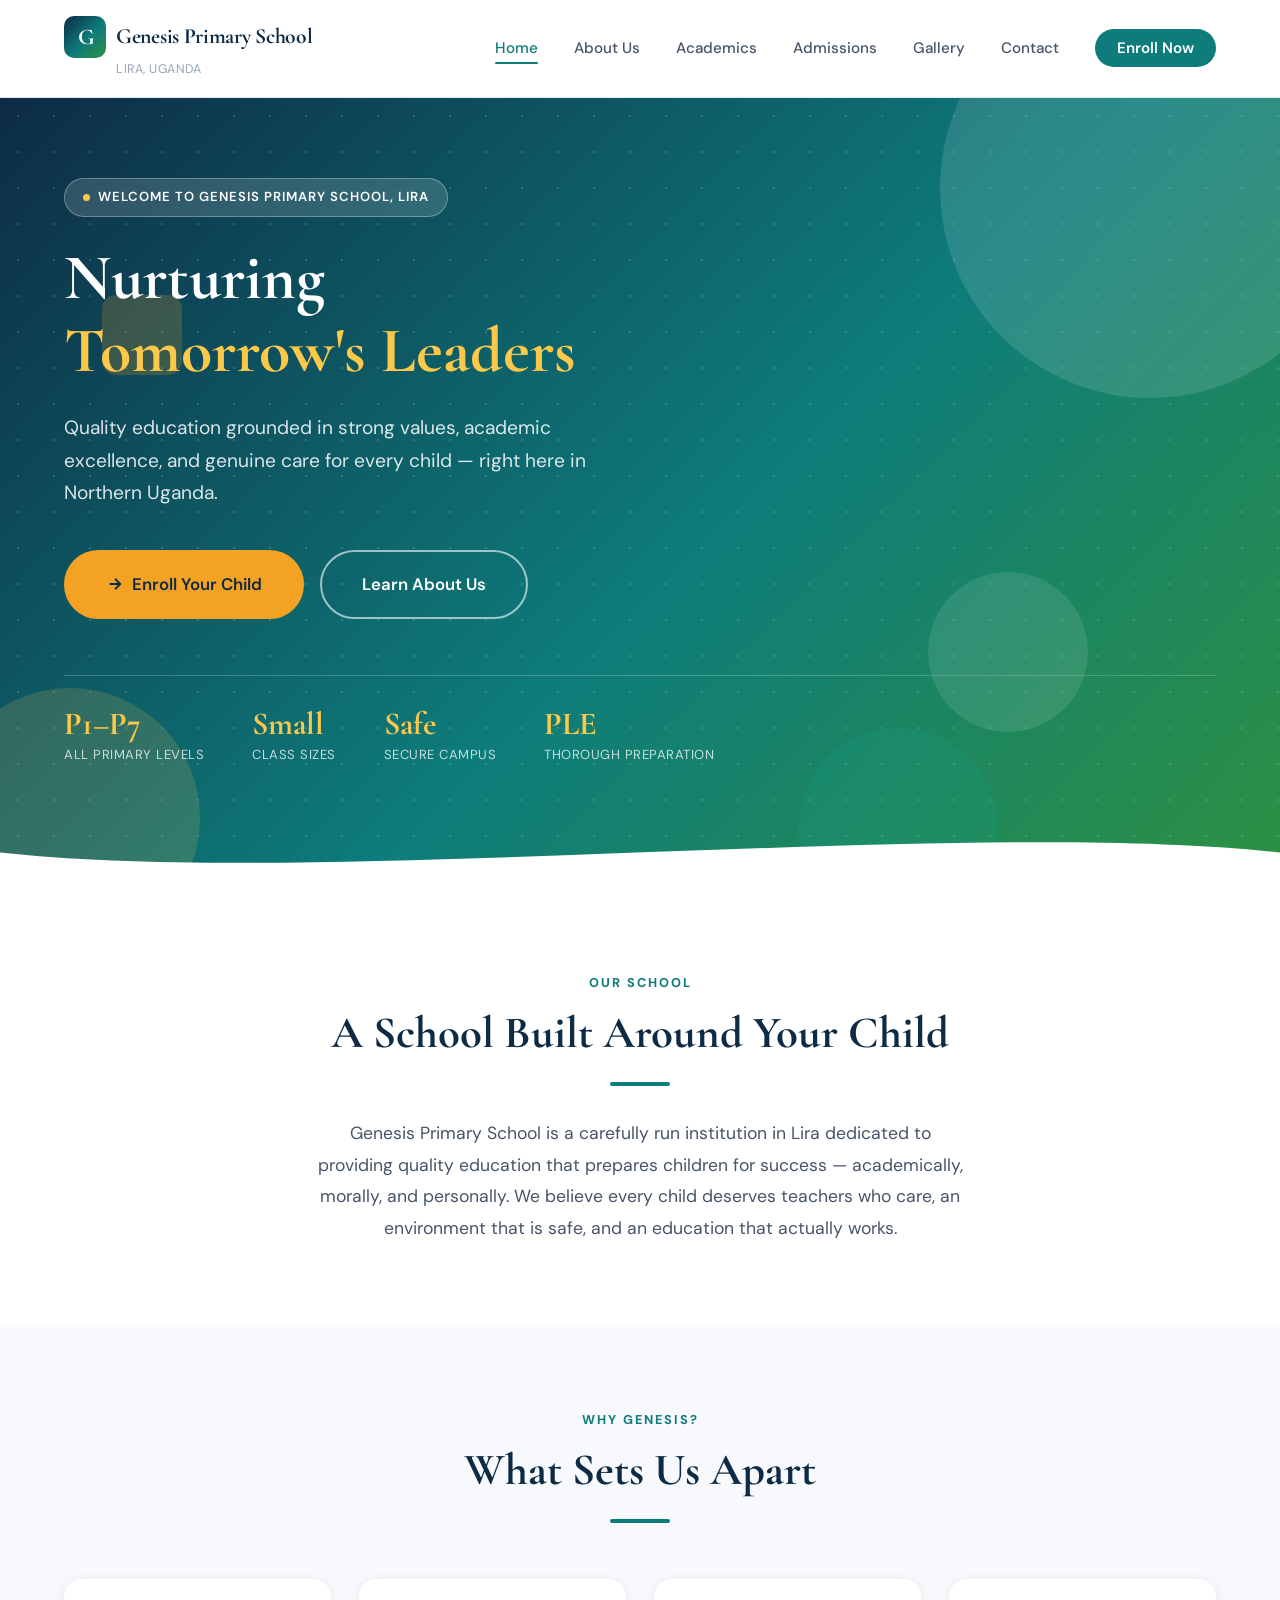
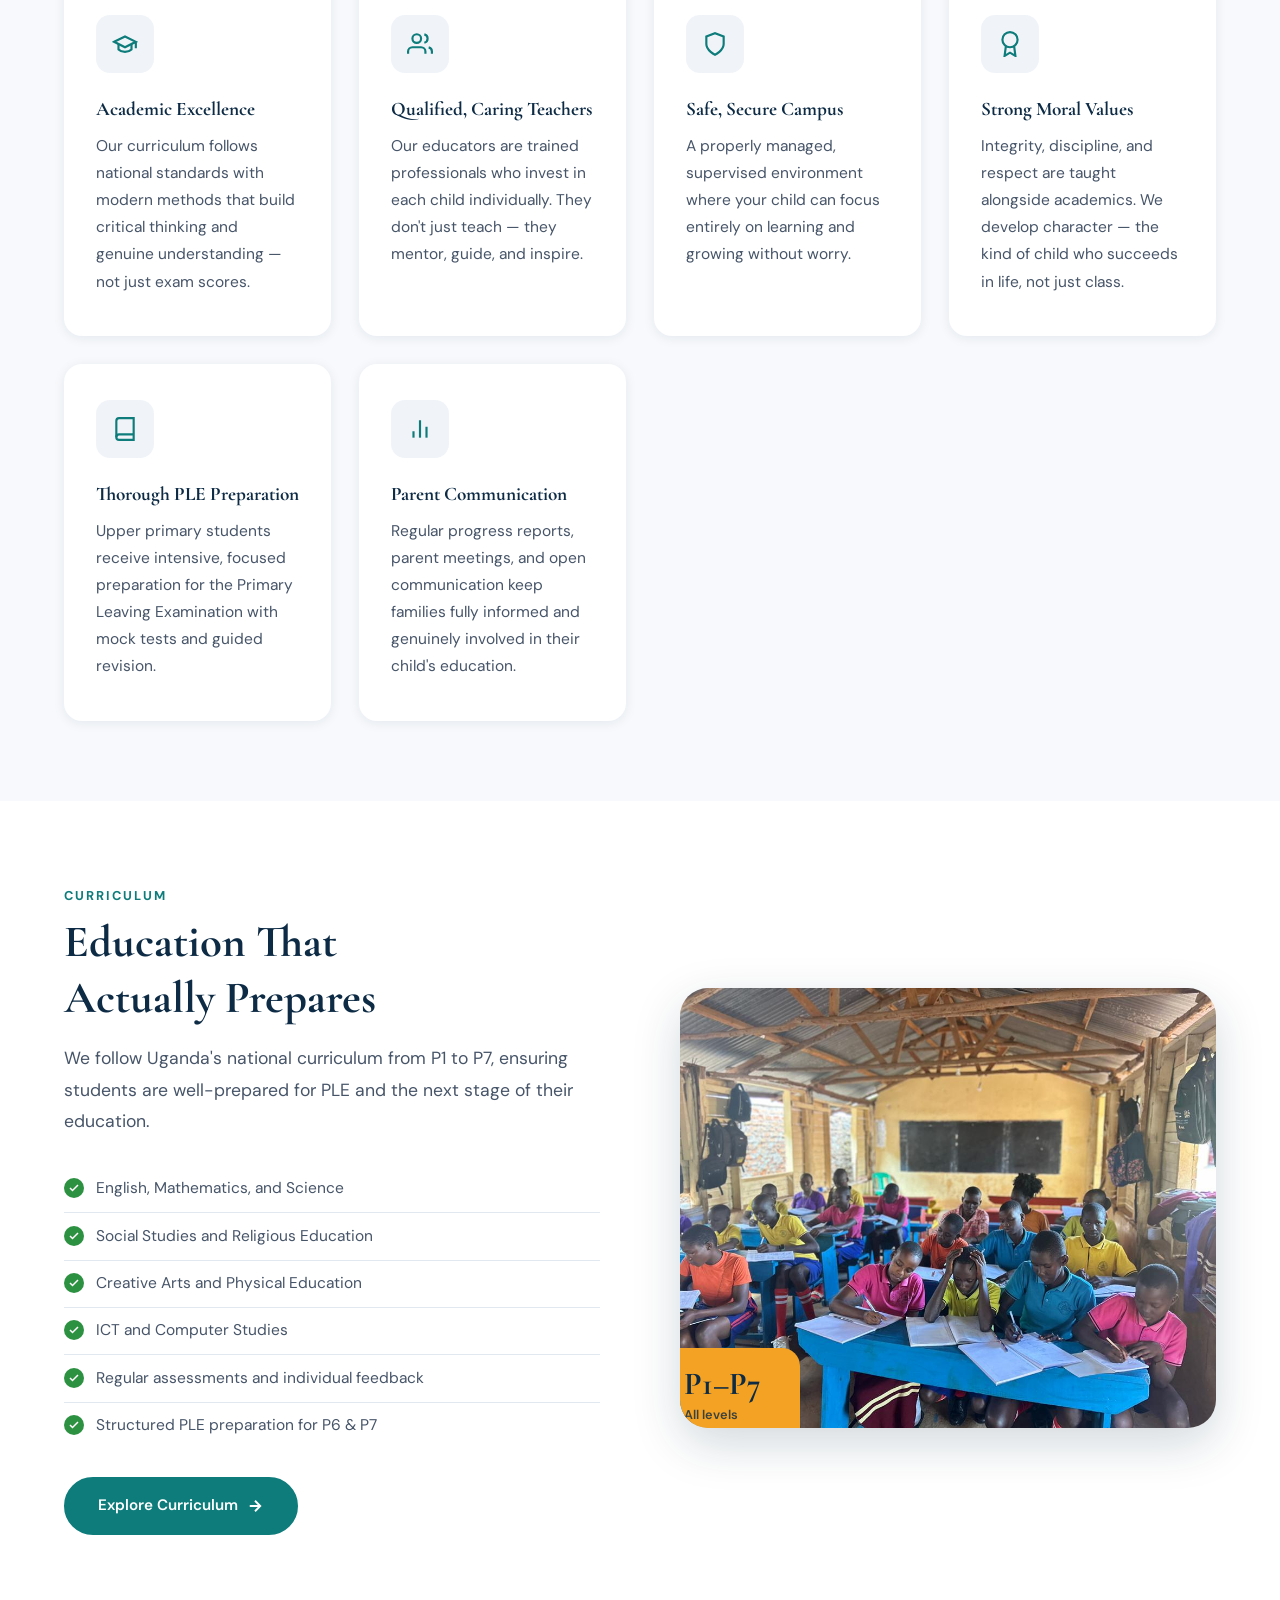
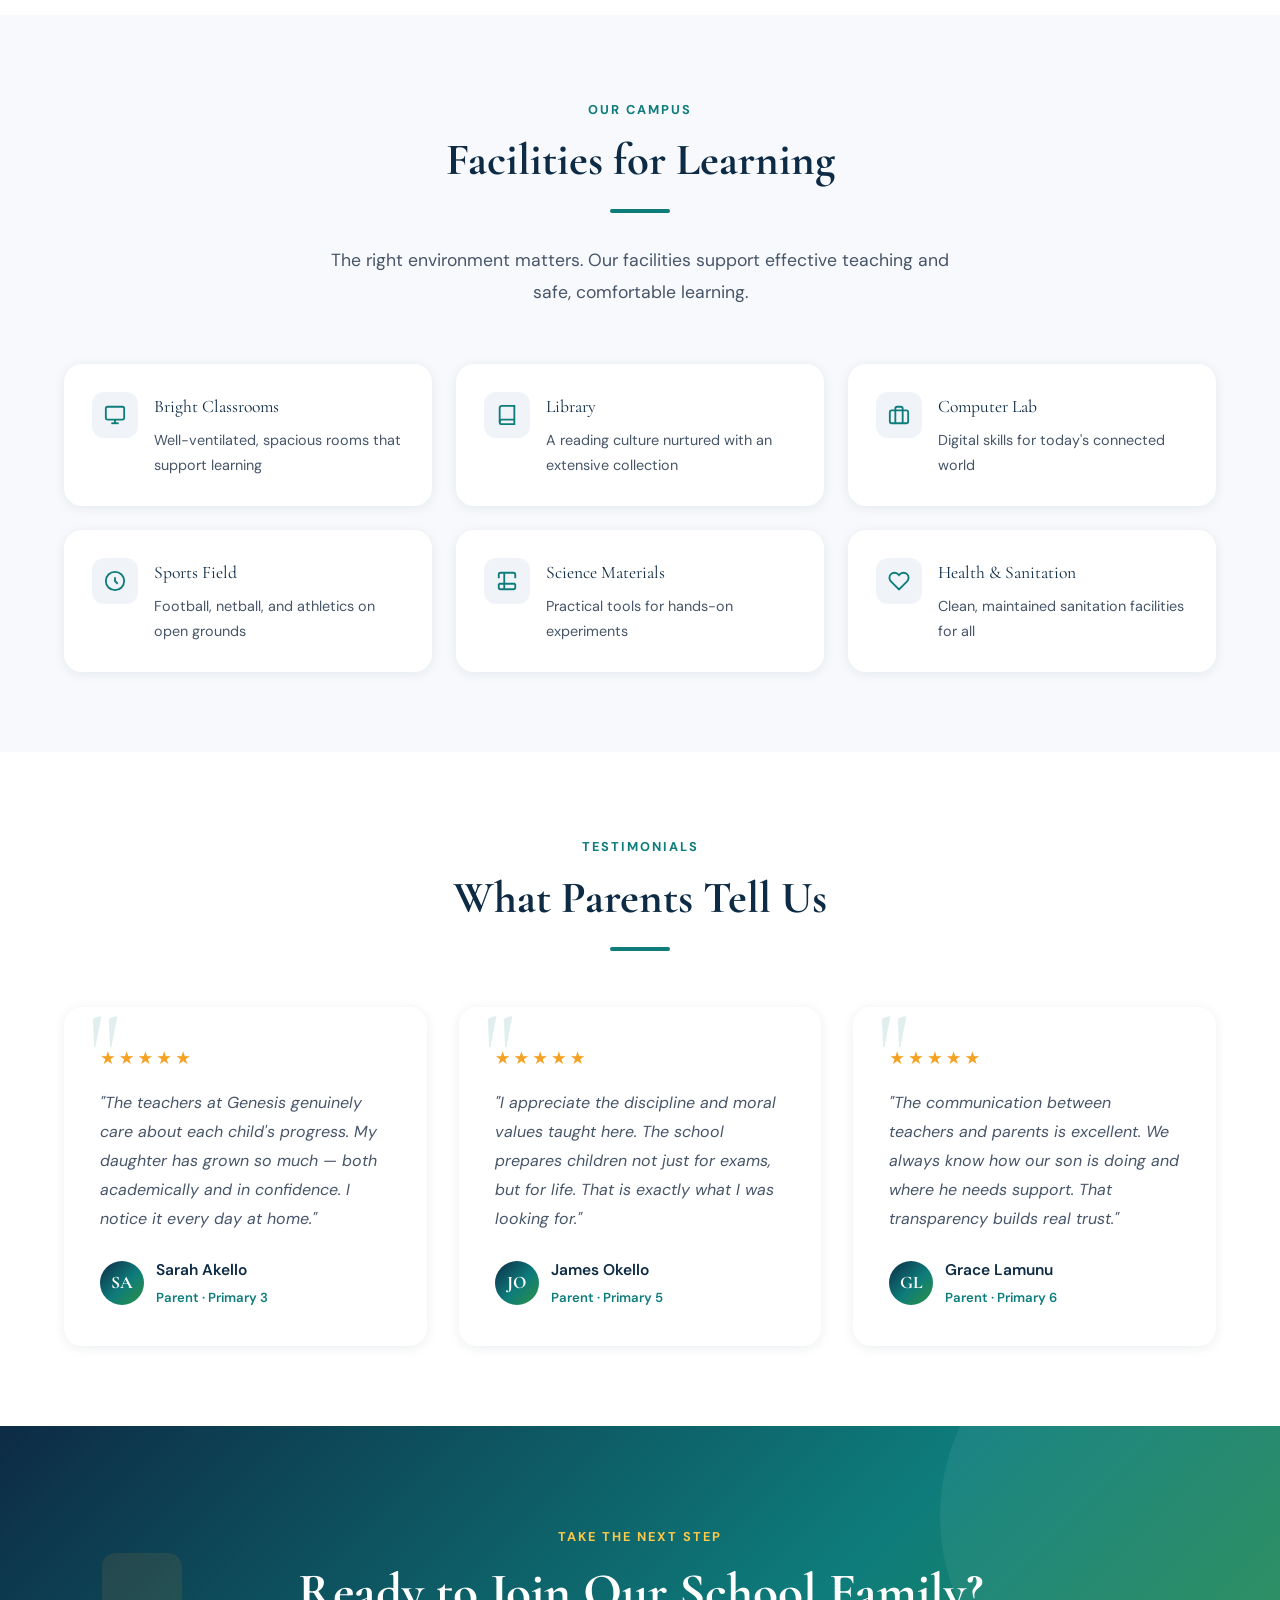
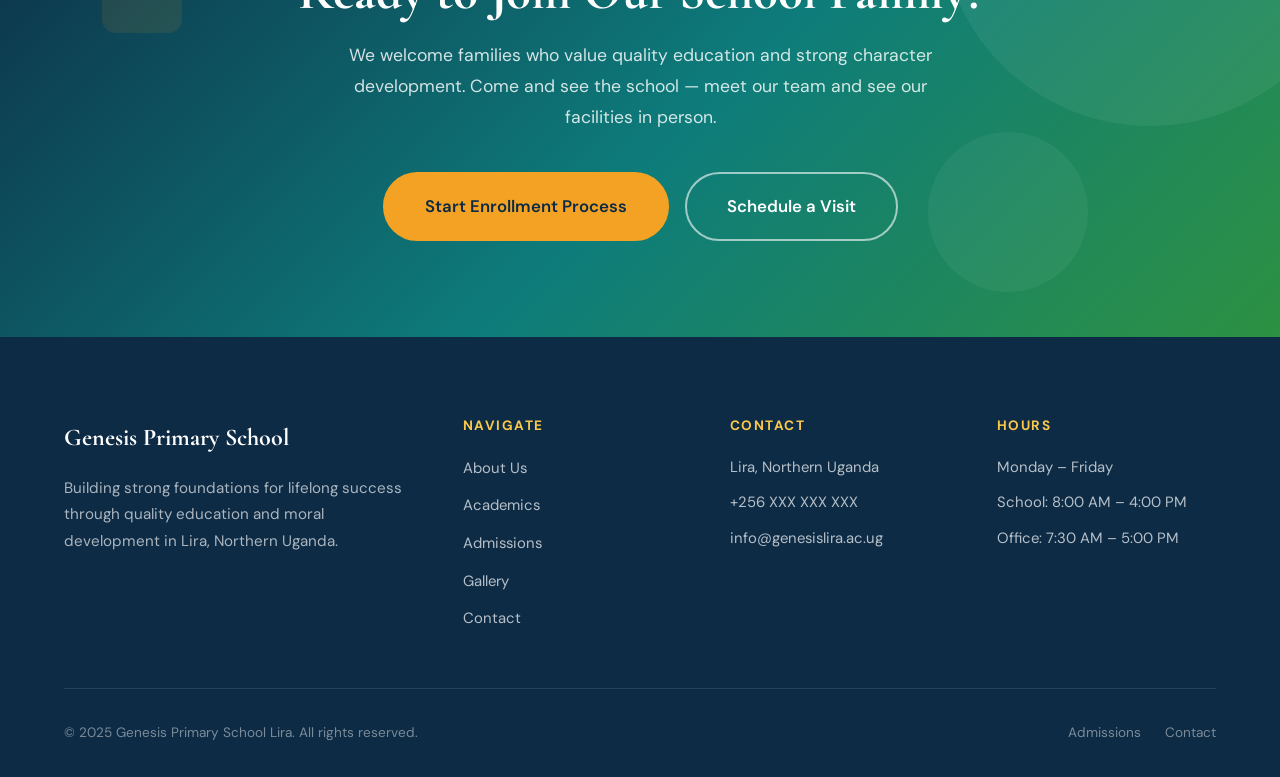
==== commit 2cbaaeb2: "Adding Pictures" ====
--- a/index.html
+++ b/index.html
@@ -218,7 +218,7 @@
       </div>
       <div class="split-media reveal reveal-delay-2">
         <div class="media-frame">
-          <img src="images/classroom.jpg" alt="Students actively participating in a lesson at Genesis Primary School">
+          <img src="images/4.jpeg" alt="Students actively participating in a lesson at Genesis Primary School">
           <div class="media-badge">
             <strong>P1–P7</strong>
             <span>All levels</span>
